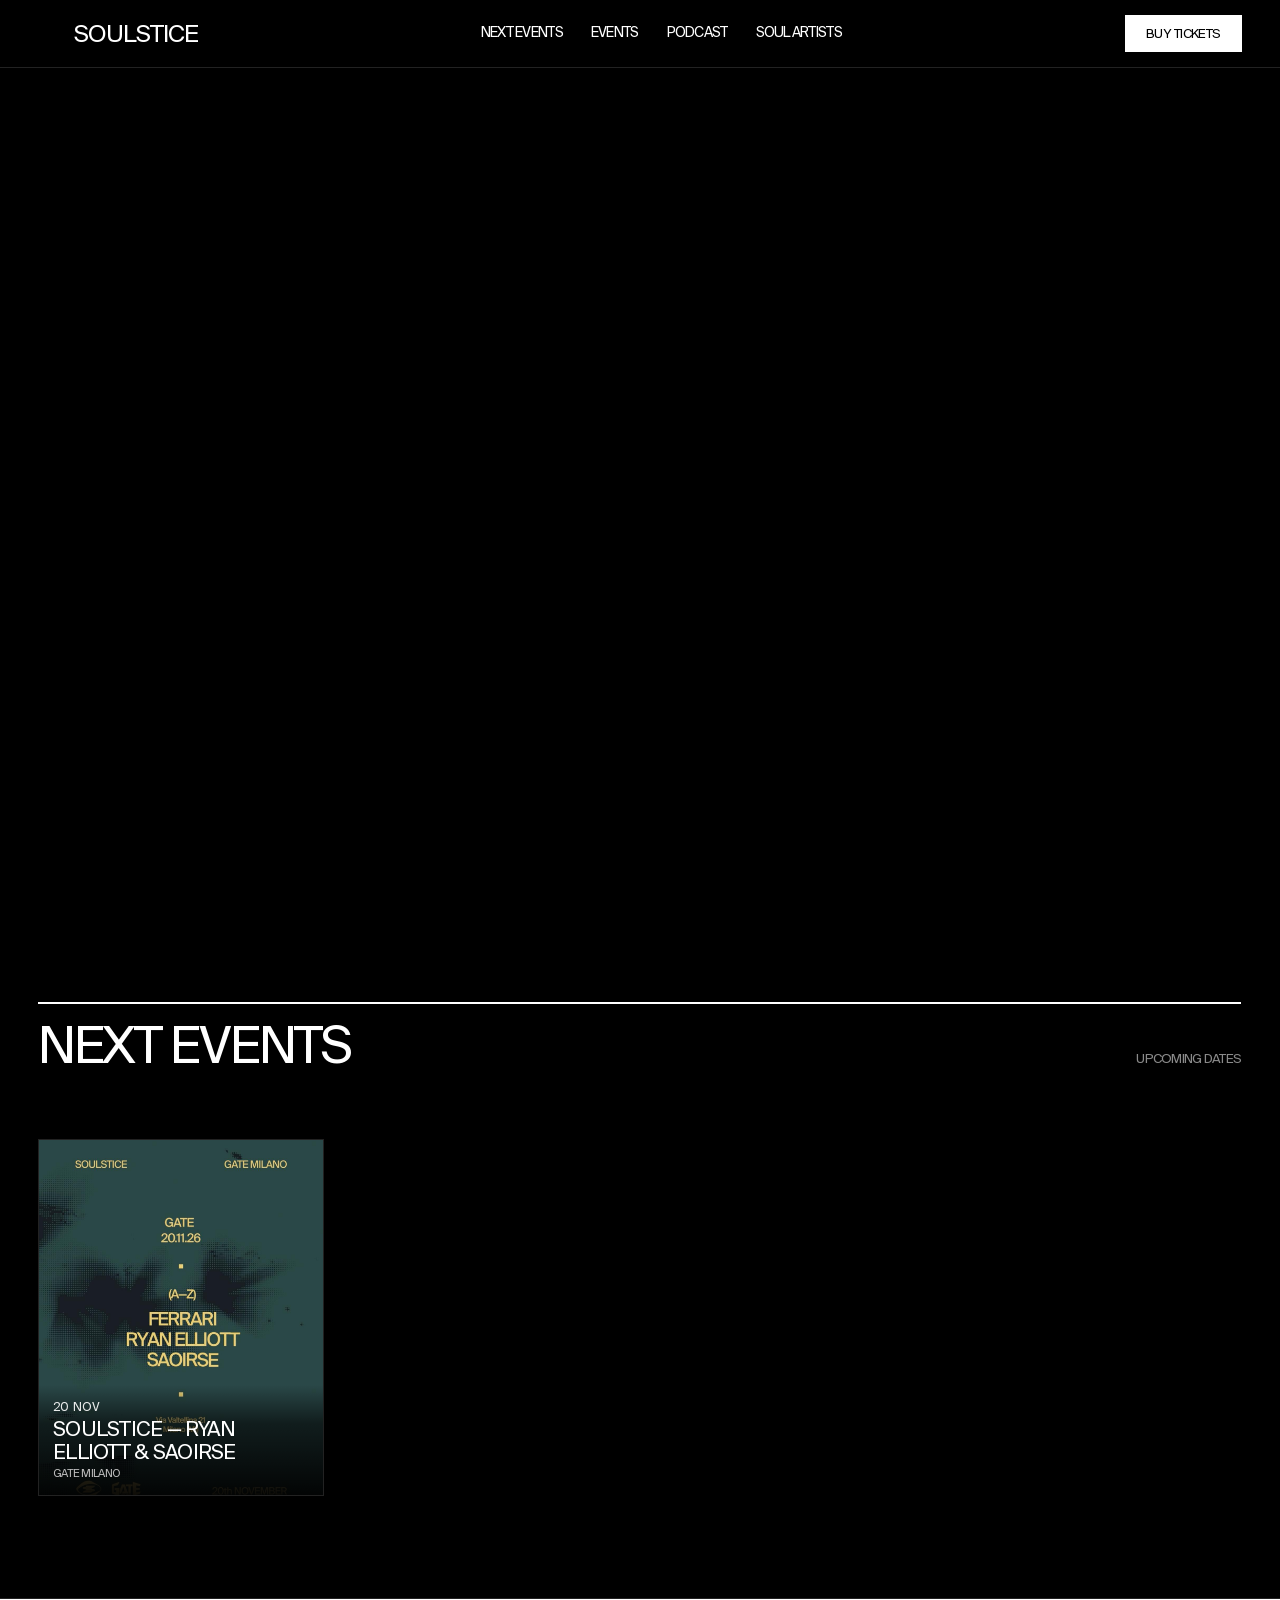
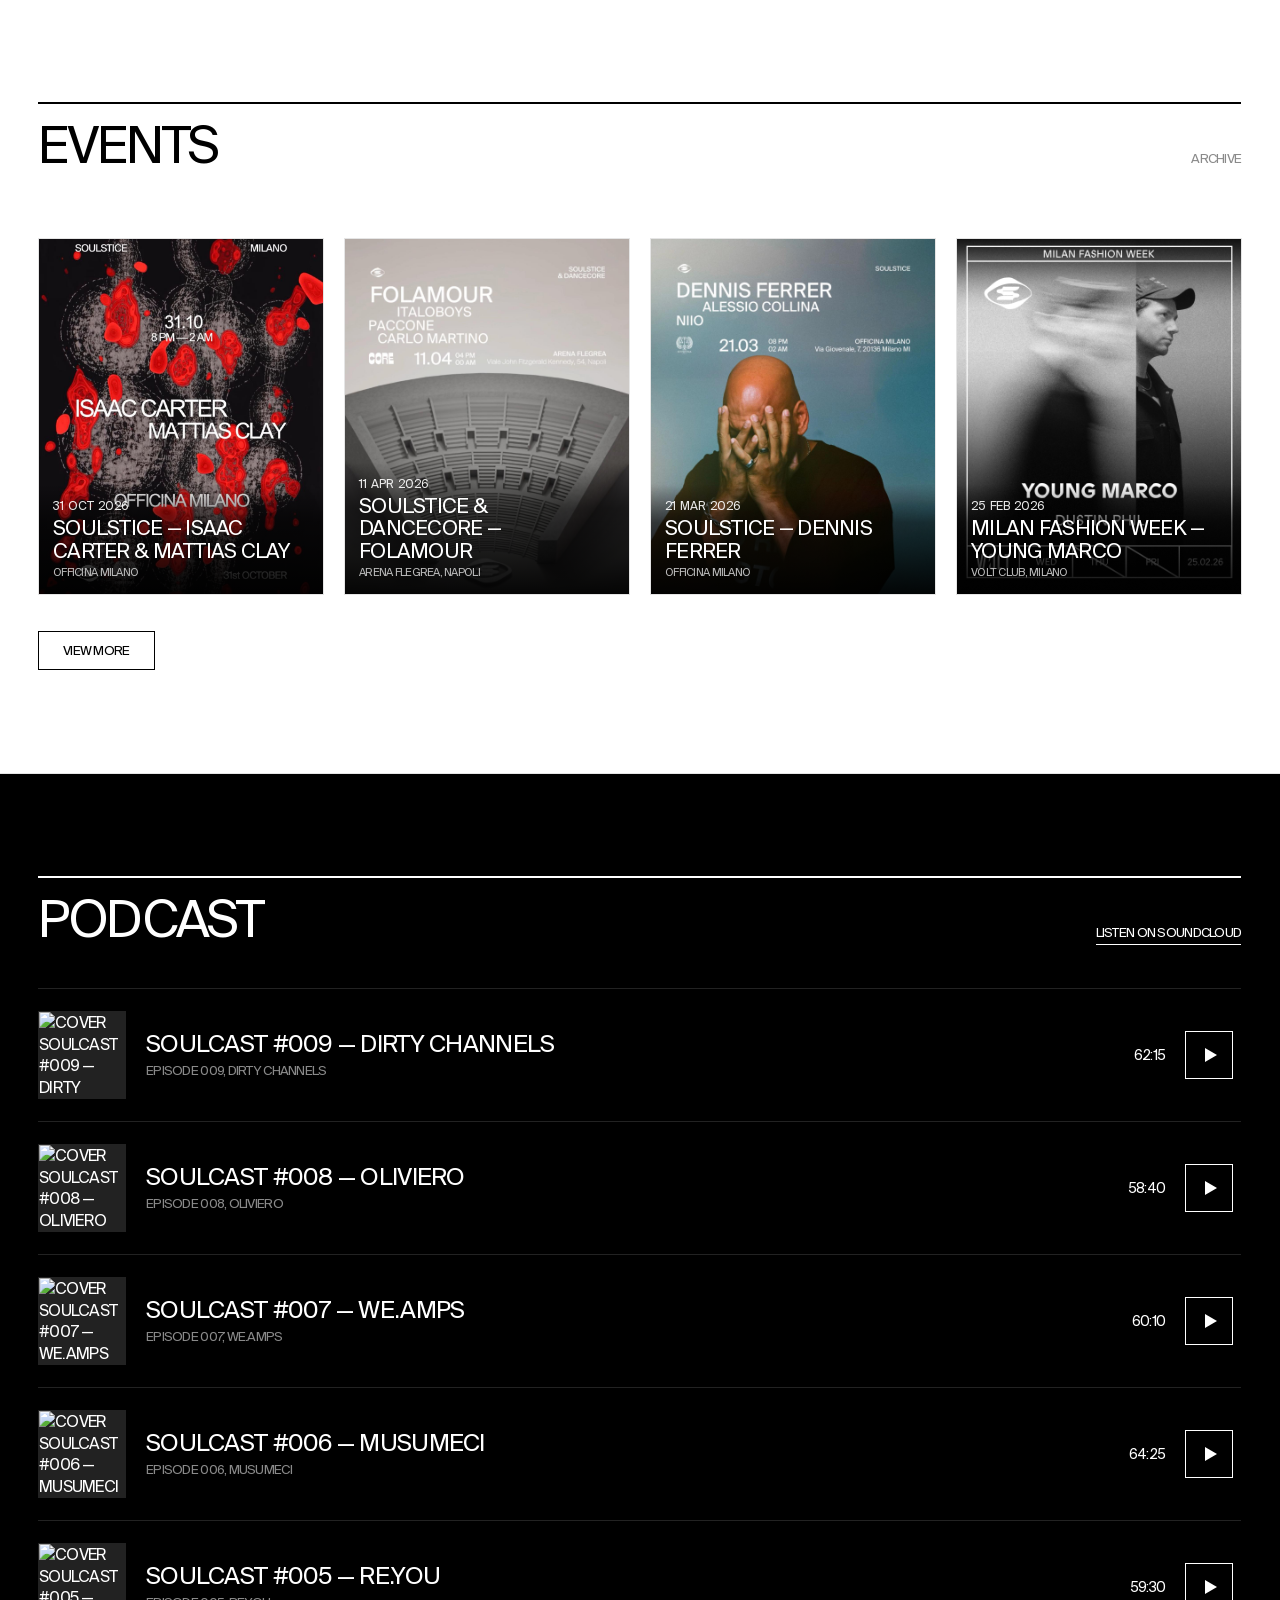
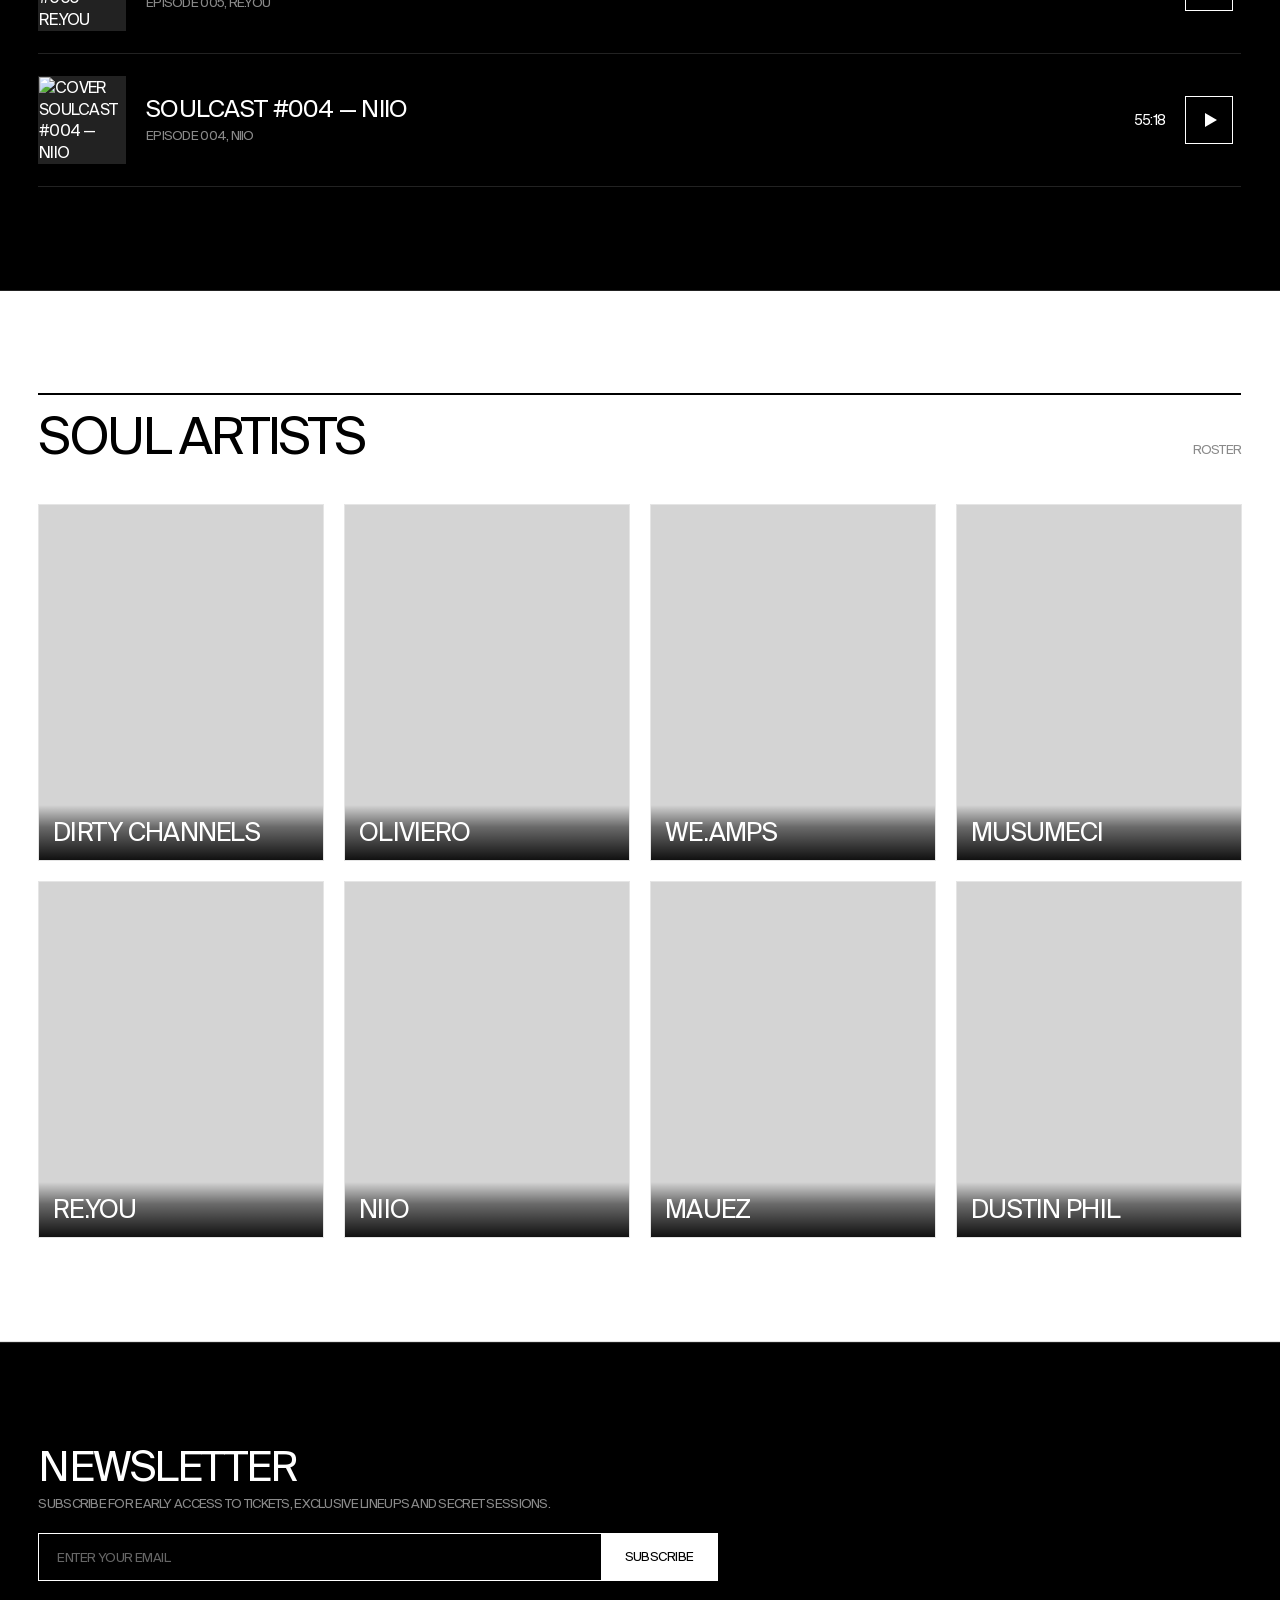
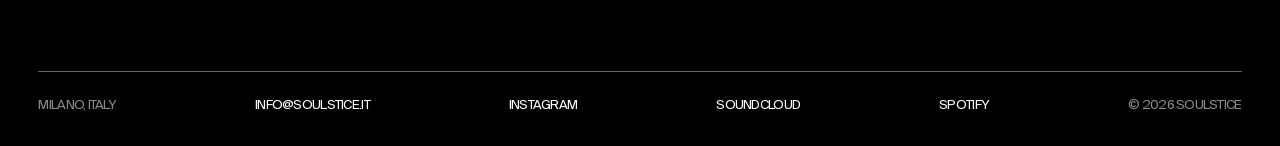
==== index.html @ 7419499c "Initial commit: Soulstice website production-ready release in Swiss International style" ====
<!DOCTYPE html>
<html lang="en">
<head>
  <meta charset="utf-8">
  <meta name="viewport" content="width=device-width, initial-scale=1, viewport-fit=cover">
  <meta name="description" content="Soulstice — Milano. Underground electronic music, events, podcasts, and collective experiences.">
  <meta name="theme-color" content="#000000">
  <title>Soulstice — Milano</title>

  <!-- Google Fonts: Inter Tight fallback for Swiss typography -->
  <link rel="preconnect" href="https://fonts.googleapis.com">
  <link rel="preconnect" href="https://fonts.gstatic.com" crossorigin>
  <link href="https://fonts.googleapis.com/css2?family=Inter+Tight:wght@400;500;600;700;800&display=swap" rel="stylesheet">

  <!-- Main Stylesheet -->
  <link rel="stylesheet" href="css/style.css">
</head>
<body>

  <!-- ==========================================================================
       FULL SCREEN LOADER (Usa il logo ufficiale vettoriale Soulstice)
       ========================================================================== -->
  <div id="app-loader" role="status" aria-label="Loading Soulstice">
    <div class="loader-inner">
      <svg class="loader-mark" viewBox="12 225 575 330" fill="currentColor" aria-hidden="true">
        <path opacity="0.85" d="M335,339.3c29.8,0,59.6,0.2,89.4-0.1c8-0.1,8.7,2.6,7.4,6.2c-6.5,18.2-20.3,32.8-48.3,39.4c-9.4,2.2-19.8,3.2-29.8,3.3c-35.6,0.3-71.3,0-107,0c-2.8,0-5.7-0.1-8.3,0.4c-1.5,0.3-3.4,1.7-3.4,2.5c0,0.9,1.9,2.4,3.4,2.6c3.2,0.5,6.6,0.3,9.9,0.3c33.6,0,67.2,0,100.9-0.1c4,0,6.6,0.3,7.6,3.4c4.5,13.9,16.8,20.5,38.9,21.4c22,0.9,37.8,12.6,36.3,26.8c-1.2,11.1-14.4,19.8-32.5,21.9c-8.6,1-17.9,1.8-25.4,4.5c-12,4.2-17.8,11.7-17.7,20.8c0,3.7-2,5-7.5,5c-34.4-0.1-68.8-0.1-103.1,0c-23.7,0-47.4,0.1-71,0.1c-1.3,0-2.5,0.1-3.8,0.1c-10.2-0.1-12-1.5-10.2-8.2c5.8-21.8,32.8-38.8,66.6-40.4c22.6-1.1,45.3-0.5,68-0.5c18.3,0,36.7,0.1,55,0c2.3,0,6.2-1.4,6.5-2.5c1-3.1-3.1-3.2-6.5-3.2c-26.7,0-53.5,0-80.2,0c-9.2,0-18.3-0.1-27.5,0c-4,0-6.5-0.5-7.3-3.7c-3.1-11.9-16.9-19.8-35.5-21c-17.2-1.1-30.9-5.8-37-17.1c-8.5-15.6,7.1-31.1,32.5-31.9c18.9-0.6,31.8-6.1,38.4-17.7c1-1.8,2-3.9,1.6-5.8c-1.1-5.7,3.2-6.6,10.7-6.6C275.4,339.4,305.2,339.3,335,339.3z" />
        <path d="M301.7,230.2c27.1-1.9,58.6,11.1,89.8,30c33.8,20.5,68.2,37.4,102.1,57.3c23.7,13.9,46.6,32,67.2,57.5c4.3,5.3,8.2,11.9,11.5,19c10.1,21.7,8.3,44-5.1,59.4c-6.9,7.9-14.9,13.2-22.2,20c-23.3,21.6-46.2,44.5-69.7,65c-56.2,48.9-115.4,75.1-178.5,67.3c-20-2.5-39-12.7-58.1-23.4c-24.8-13.9-50.3-24-75.6-34.4c-36.1-14.8-72.4-28.5-105.7-58.5C46.3,479.6,36,467.6,26,455.1c-4.1-5.1-7.3-13.5-9.8-21.4c-4.5-14.2-3.3-30,3.1-41.9c3.3-6.1,7-12.2,11.3-15.7c38.6-32.4,76.5-67.5,116.1-95.3C194.2,247.4,244.1,229.9,301.7,230.2z M256.5,548.4c25.1-0.9,50.9-1.2,76-7.5c30.8-7.8,61.1-20.5,91.7-30.5c42-13.8,83.9-28.9,124.5-53.2c5.9-3.5,11.6-9.4,16.5-16.1c6.8-9.4,8.2-23.7,3.3-36.3c-3.5-9.1-7.9-17.9-13-24.2c-19.6-24.5-42-38.2-64.8-49.7c-49.4-24.9-100.1-29-151.1-28.9c-67.5,0.1-133.2,17.6-197.2,54.9c-23.7,13.8-47.1,29.1-70.6,44.3c-4.7,3-9.1,7.6-13.1,12.9c-6.7,8.9-7.9,20.4-3.4,32.7c2.4,6.7,5.8,12.7,9.3,17.7c17.9,24.7,39,38.5,60.3,50.5C167.6,539,211.7,547.8,256.5,548.4z" />
      </svg>
    </div>
  </div>

  <!-- ==========================================================================
       1. NAVBAR FISSA NERA
       ========================================================================== -->
  <header class="site-header">
    <a class="brand" href="#top" aria-label="Soulstice - Back to top">
      <img src="assets/img/logo-soulstice.svg" alt="" class="brand-logo-icon" width="34" height="20" aria-hidden="true">
      <span>SOULSTICE</span>
    </a>

    <nav class="nav-center" id="main-nav" aria-label="Main Navigation">
      <a href="#next" class="nav-link">Next events</a>
      <a href="#events" class="nav-link">Events</a>
      <a href="#podcast" class="nav-link">Podcast</a>
      <a href="#artists" class="nav-link">Soul Artists</a>
    </nav>

    <div class="header-right">
      <!-- TODO: Collegare il pulsante "Buy tickets" al link della biglietteria (impostato in TICKETS_URL in js/data.js) -->
      <a class="btn-tickets" id="buy-tickets-btn" href="#next">BUY TICKETS</a>
      <button class="btn-burger" id="burger-btn" aria-label="Open navigation menu" aria-expanded="false" aria-controls="main-nav">
        <span></span>
      </button>
    </div>
  </header>

  <!-- ==========================================================================
       MAIN CONTENT
       ========================================================================== -->
  <main id="top">

    <!-- 2. HERO: VIDEO FULL BLEED -->
    <div class="hero">
      <!-- 
        TODO: Inserire il video dell'hero definitivo nella sorgente sottostante:
        Esempio: <video class="hero-video" autoplay muted loop playsinline preload="metadata" aria-hidden="true" src="assets/video/hero.mp4"></video>
      -->
      <video class="hero-video" autoplay muted loop playsinline preload="metadata" aria-hidden="true">
        <!-- Inserisci qui il file video hero, es: <source src="assets/video/hero.mp4" type="video/mp4"> -->
      </video>
      <div class="hero-overlay"></div>

      <!-- h1 visivamente nascosto per piena accessibilità -->
      <h1 class="visually-hidden">Soulstice</h1>
    </div>

    <!-- 3. NEXT EVENTS (Black Background, 4:5 Card Grid) -->
    <!-- TODO: Aggiornare date, titoli, venue e immagini degli eventi futuri in js/data.js -->
    <section id="next" class="section-dark">
      <div class="section-header">
        <h2 class="section-title">NEXT EVENTS</h2>
        <span class="section-meta">UPCOMING DATES</span>
      </div>
      <div class="grid" id="next-grid">
        <!-- Rendered by js/main.js -->
      </div>
    </section>

    <!-- 4. EVENTS (White Background, 4:5 Card Grid, View More) -->
    <!-- TODO: Inserire nuove immagini degli eventi passati in js/data.js -->
    <section id="events" class="section-light">
      <div class="section-header">
        <h2 class="section-title">EVENTS</h2>
        <span class="section-meta">ARCHIVE</span>
      </div>
      <div class="grid" id="events-grid">
        <!-- Rendered by js/main.js -->
      </div>
      <div class="section-footer">
        <button type="button" class="btn-more" id="events-toggle-btn" aria-expanded="false">VIEW MORE</button>
      </div>
    </section>

    <!-- 5. PODCAST (Black Background, Episode List) -->
    <!-- TODO: Inserire il link vero di SoundCloud nel campo SOUNDCLOUD_URL o nei singoli episodi in js/data.js -->
    <section id="podcast" class="section-dark">
      <div class="section-header">
        <h2 class="section-title">PODCAST</h2>
        <a class="section-action" id="sc-channel-link" href="#" target="_blank" rel="noopener noreferrer">LISTEN ON SOUNDCLOUD</a>
      </div>
      <div class="podcast-list" id="podcast-list">
        <!-- Rendered by js/main.js -->
      </div>
    </section>

    <!-- 6. SOUL ARTISTS (White Background, 4:5 Card Grid, Hover/Touch Video Preview) -->
    <!-- TODO: Inserire video e foto degli artisti nei campi v e p in js/data.js -->
    <section id="artists" class="section-light">
      <div class="section-header">
        <h2 class="section-title">SOUL ARTISTS</h2>
        <span class="section-meta">ROSTER</span>
      </div>
      <div class="grid" id="artists-grid">
        <!-- Rendered by js/main.js -->
      </div>
    </section>

  </main>

  <!-- ==========================================================================
       FOOTER
       ========================================================================== -->
  <footer class="site-footer">
    <div class="footer-newsletter">
      <div class="newsletter-heading">
        <h2 class="newsletter-title">NEWSLETTER</h2>
        <p class="newsletter-desc">SUBSCRIBE FOR EARLY ACCESS TO TICKETS, EXCLUSIVE LINEUPS AND SECRET SESSIONS.</p>
      </div>
      <form class="newsletter-form" id="newsletter-form" novalidate>
        <div class="newsletter-input-wrap">
          <label for="newsletter-email" class="visually-hidden">Email Address</label>
          <input 
            type="email" 
            id="newsletter-email" 
            name="email" 
            class="newsletter-input" 
            placeholder="ENTER YOUR EMAIL" 
            required 
            autocomplete="email"
            spellcheck="false"
          >
          <button type="submit" class="btn-newsletter">SUBSCRIBE</button>
        </div>
        <div class="newsletter-feedback" id="newsletter-feedback" aria-live="polite"></div>
      </form>
    </div>

    <div class="footer-row">
      <span>MILANO, ITALY</span>
      <a href="mailto:info@soulstice.it" id="footer-email">INFO@SOULSTICE.IT</a>
      <a href="https://www.instagram.com/soul_stice_?utm_source=ig_web_button_share_sheet&rpxt=ZDNlZDc0MzIxNw==" target="_blank" rel="noopener noreferrer" id="footer-instagram">INSTAGRAM</a>
      <a href="https://soundcloud.com/soulstice-247506189" target="_blank" rel="noopener noreferrer" id="footer-soundcloud">SOUNDCLOUD</a>
      <a href="https://open.spotify.com/playlist/43ShQEjmuaYXQjMpZoBzZC?si=997d97c9ac7548d3" target="_blank" rel="noopener noreferrer" id="footer-spotify">SPOTIFY</a>
      <span>© 2026 SOULSTICE</span>
    </div>
  </footer>

  <!-- ==========================================================================
       NATIVE DIALOGS
       ========================================================================== -->

  <!-- Event Dialog (Portrait 4:5 Image, Title, Date, Venue) -->
  <dialog id="event-dialog" aria-labelledby="event-dialog-title">
    <button type="button" class="dialog-close-btn" id="event-dialog-close" aria-label="Close event dialog">×</button>
    <div class="event-dialog-img-wrap" id="event-dialog-img"></div>
    <div class="event-dialog-info">
      <h3 class="event-dialog-title" id="event-dialog-title"></h3>
      <div class="event-dialog-meta" id="event-dialog-meta"></div>
    </div>
  </dialog>

  <!-- Artist Modal (Dekmantel RADAR Inspired, 16:9 Video, Bio, Detail Photo) -->
  <dialog id="artist-dialog" aria-labelledby="artist-radar-name">
    <button type="button" class="dialog-close-btn" id="artist-dialog-close" aria-label="Close artist dialog">×</button>
    <div class="radar-layout">
      <div class="radar-header">
        <h2 class="radar-name" id="artist-radar-name"></h2>
        <p class="radar-bio" id="artist-radar-bio"></p>
      </div>

      <div class="radar-photo-wrap" id="artist-radar-photo"></div>

      <div class="radar-video-wrap">
        <video id="artist-radar-video" playsinline preload="metadata"></video>
        <button type="button" class="radar-play-btn" id="artist-radar-play" aria-label="Play video">
          <span class="radar-play-icon"></span>
        </button>
        <div class="video-buffering-loader" id="artist-video-loader" role="status" aria-label="Buffering video">
          <!-- Logo ufficiale animato Soulstice (identico al preloader) -->
          <svg class="loader-mark" viewBox="12 225 575 330" fill="currentColor" aria-hidden="true" style="width:64px;height:38px;">
            <path opacity="0.85" d="M335,339.3c29.8,0,59.6,0.2,89.4-0.1c8-0.1,8.7,2.6,7.4,6.2c-6.5,18.2-20.3,32.8-48.3,39.4c-9.4,2.2-19.8,3.2-29.8,3.3c-35.6,0.3-71.3,0-107,0c-2.8,0-5.7-0.1-8.3,0.4c-1.5,0.3-3.4,1.7-3.4,2.5c0,0.9,1.9,2.4,3.4,2.6c3.2,0.5,6.6,0.3,9.9,0.3c33.6,0,67.2,0,100.9-0.1c4,0,6.6,0.3,7.6,3.4c4.5,13.9,16.8,20.5,38.9,21.4c22,0.9,37.8,12.6,36.3,26.8c-1.2,11.1-14.4,19.8-32.5,21.9c-8.6,1-17.9,1.8-25.4,4.5c-12,4.2-17.8,11.7-17.7,20.8c0,3.7-2,5-7.5,5c-34.4-0.1-68.8-0.1-103.1,0c-23.7,0-47.4,0.1-71,0.1c-1.3,0-2.5,0.1-3.8,0.1c-10.2-0.1-12-1.5-10.2-8.2c5.8-21.8,32.8-38.8,66.6-40.4c22.6-1.1,45.3-0.5,68-0.5c18.3,0,36.7,0.1,55,0c2.3,0,6.2-1.4,6.5-2.5c1-3.1-3.1-3.2-6.5-3.2c-26.7,0-53.5,0-80.2,0c-9.2,0-18.3-0.1-27.5,0c-4,0-6.5-0.5-7.3-3.7c-3.1-11.9-16.9-19.8-35.5-21c-17.2-1.1-30.9-5.8-37-17.1c-8.5-15.6,7.1-31.1,32.5-31.9c18.9-0.6,31.8-6.1,38.4-17.7c1-1.8,2-3.9,1.6-5.8c-1.1-5.7,3.2-6.6,10.7-6.6C275.4,339.4,305.2,339.3,335,339.3z" />
            <path d="M301.7,230.2c27.1-1.9,58.6,11.1,89.8,30c33.8,20.5,68.2,37.4,102.1,57.3c23.7,13.9,46.6,32,67.2,57.5c4.3,5.3,8.2,11.9,11.5,19c10.1,21.7,8.3,44-5.1,59.4c-6.9,7.9-14.9,13.2-22.2,20c-23.3,21.6-46.2,44.5-69.7,65c-56.2,48.9-115.4,75.1-178.5,67.3c-20-2.5-39-12.7-58.1-23.4c-24.8-13.9-50.3-24-75.6-34.4c-36.1-14.8-72.4-28.5-105.7-58.5C46.3,479.6,36,467.6,26,455.1c-4.1-5.1-7.3-13.5-9.8-21.4c-4.5-14.2-3.3-30,3.1-41.9c3.3-6.1,7-12.2,11.3-15.7c38.6-32.4,76.5-67.5,116.1-95.3C194.2,247.4,244.1,229.9,301.7,230.2z M256.5,548.4c25.1-0.9,50.9-1.2,76-7.5c30.8-7.8,61.1-20.5,91.7-30.5c42-13.8,83.9-28.9,124.5-53.2c5.9-3.5,11.6-9.4,16.5-16.1c6.8-9.4,8.2-23.7,3.3-36.3c-3.5-9.1-7.9-17.9-13-24.2c-19.6-24.5-42-38.2-64.8-49.7c-49.4-24.9-100.1-29-151.1-28.9c-67.5,0.1-133.2,17.6-197.2,54.9c-23.7,13.8-47.1,29.1-70.6,44.3c-4.7,3-9.1,7.6-13.1,12.9c-6.7,8.9-7.9,20.4-3.4,32.7c2.4,6.7,5.8,12.7,9.3,17.7c17.9,24.7,39,38.5,60.3,50.5C167.6,539,211.7,547.8,256.5,548.4z" />
          </svg>
        </div>
        <div class="radar-no-video" id="artist-radar-no-video">
          <span>VIDEO NOT UPLOADED YET</span>
          <small>ADD THE URL IN THE ARTIST'S "v" FIELD IN JS/DATA.JS</small>
        </div>
      </div>

      <div class="radar-latest" id="artist-radar-latest"></div>
    </div>
  </dialog>

  <!-- JavaScript: Caricamento dati e logica applicativa -->
  <script src="js/data.js"></script>
  <script src="js/main.js"></script>
</body>
</html>
---- css/style.css ----
/**
 * Soulstice - Swiss International Style
 * Inspired by dekmantel.com
 * 
 * - Strictly Black (#000), White (#fff), Neutral Gray (#8a8a8a)
 * - Single typeface: Suisse Intl, tracking -0.045em, all caps
 * - Right angles only: 0 border-radius everywhere
 * - Rigid grid: 4 cols desktop, 2 cols tablet & mobile, 20px gutter
 * - Alternating black and white sections
 * - Full-color imagery & video (no grayscale)
 * - Accessible native dialogs, loader, iOS safe areas, reduced-motion
 */

/* ==========================================================================
   1. FONTS & DESIGN TOKENS
   ========================================================================== */

@font-face {
  font-family: 'Suisse Intl';
  src: url('../assets/fonts/SuisseIntl-Regular.ttf') format('truetype');
  font-weight: 400 900;
  font-style: normal;
  font-display: swap;
}

:root {
  /* Colors */
  --color-black: #000000;
  --color-white: #ffffff;
  --color-gray: #8a8a8a;
  --color-border-dark: #222222;
  --color-border-light: #e5e5e5;
  --color-bg-placeholder: #161616;
  --color-bg-placeholder-light: #d8d8d8;

  /* Typography */
  --font-family-primary: 'Suisse Intl', 'Inter Tight', -apple-system, BlinkMacSystemFont, 'Segoe UI', Helvetica, Arial, sans-serif;
  --letter-spacing-swiss: -0.045em;

  /* Dimensions & Spacing */
  --gutter: 20px;
  --nav-height: 68px;
  --container-max: 1600px;
  --section-pad-y: clamp(56px, 8vw, 112px);
  --section-pad-x: clamp(16px, 3vw, 48px);

  /* iOS Safe Area Insets (viewport-fit=cover) */
  --sat: env(safe-area-inset-top, 0px);
  --sab: env(safe-area-inset-bottom, 0px);
  --sal: env(safe-area-inset-left, 0px);
  --sar: env(safe-area-inset-right, 0px);

  box-sizing: border-box;
}

/* ==========================================================================
   2. RESET & BASE
   ========================================================================== */

*,
*::before,
*::after {
  box-sizing: inherit;
  /* Dekmantel / Swiss International: Angoli sempre retti, zero border-radius */
  border-radius: 0 !important;
}

html {
  background-color: var(--color-black);
  color: var(--color-white);
  font-family: var(--font-family-primary);
  font-size: 16px;
  line-height: 1.35;
  letter-spacing: var(--letter-spacing-swiss);
  text-transform: uppercase;
  scroll-behavior: smooth;
  scroll-padding-top: calc(var(--nav-height) + var(--sat));
  -webkit-text-size-adjust: 100%;
  -webkit-font-smoothing: antialiased;
  -moz-osx-font-smoothing: grayscale;
}

body {
  margin: 0;
  padding: 0;
  background-color: var(--color-black);
  color: var(--color-white);
  overflow-x: hidden;
  width: 100%;
  min-height: 100vh;
  text-align: left;
}

a {
  color: inherit;
  text-decoration: none;
  cursor: pointer;
}

button {
  font: inherit;
  color: inherit;
  background: none;
  border: none;
  padding: 0;
  margin: 0;
  cursor: pointer;
  letter-spacing: inherit;
  text-transform: inherit;
}

img,
video {
  display: block;
  max-width: 100%;
  height: auto;
  /* Immagini e video sempre a colori: nessun filtro grayscale */
  filter: none !important;
}

/* Focus visibility for accessibility */
:focus-visible {
  outline: 2px solid var(--color-white) !important;
  outline-offset: 3px !important;
}

.section-light :focus-visible {
  outline: 2px solid var(--color-black) !important;
}

/* Visually Hidden Helper (Accessibilità screen-reader) */
.visually-hidden {
  position: absolute !important;
  width: 1px !important;
  height: 1px !important;
  padding: 0 !important;
  margin: -1px !important;
  overflow: hidden !important;
  clip: rect(0, 0, 0, 0) !important;
  white-space: nowrap !important;
  border: 0 !important;
}

/* ==========================================================================
   3. SECTIONS & ALTERNATING PALETTES
   ========================================================================== */

.section-dark {
  background-color: var(--color-black);
  color: var(--color-white);
  padding: var(--section-pad-y) var(--section-pad-x);
  border-bottom: 1px solid var(--color-border-dark);
}

.section-light {
  background-color: var(--color-white);
  color: var(--color-black);
  padding: var(--section-pad-y) var(--section-pad-x);
  border-bottom: 1px solid var(--color-border-light);
}

.section-header {
  display: flex;
  justify-content: space-between;
  align-items: baseline;
  gap: 16px;
  padding-top: 16px;
  margin-bottom: clamp(24px, 4vw, 44px);
  border-top: 2px solid currentColor;
}

.section-title {
  margin: 0;
  font-size: clamp(28px, 4vw, 56px);
  font-weight: 700;
  line-height: 0.95;
  letter-spacing: var(--letter-spacing-swiss);
}

.section-meta {
  color: var(--color-gray);
  font-size: 13px;
  font-weight: 600;
  white-space: nowrap;
}

.section-action {
  font-size: 13px;
  font-weight: 700;
  border-bottom: 1.5px solid currentColor;
  padding-bottom: 2px;
  transition: opacity 0.2s ease;
  white-space: nowrap;
}

.section-action:hover {
  opacity: 0.6;
}

/* ==========================================================================
   4. RIGID GRID (4 Desktop / 2 Tablet & Mobile, Gutter 20px)
   ========================================================================== */

.grid {
  display: grid;
  grid-template-columns: repeat(4, 1fr);
  gap: var(--gutter);
  width: 100%;
}

@media (max-width: 1024px) {
  .grid {
    grid-template-columns: repeat(2, 1fr);
    gap: var(--gutter);
  }
}

/* ==========================================================================
   5. NAVBAR FISSA NERA
   ========================================================================== */

.site-header {
  position: fixed;
  top: 0;
  left: 0;
  right: 0;
  height: calc(var(--nav-height) + var(--sat));
  padding-top: var(--sat);
  padding-left: var(--section-pad-x);
  padding-right: var(--section-pad-x);
  background-color: var(--color-black);
  color: var(--color-white);
  border-bottom: 1px solid var(--color-border-dark);
  display: flex;
  align-items: center;
  justify-content: space-between;
  gap: 16px;
  z-index: 100;
}

.brand {
  display: flex;
  align-items: center;
  gap: 10px;
  font-size: 24px;
  font-weight: 700;
  line-height: 1;
  letter-spacing: var(--letter-spacing-swiss);
  flex-shrink: 0;
}

.brand-logo-icon {
  width: 26px;
  height: 26px;
  display: block;
}

.nav-center {
  display: flex;
  align-items: center;
  gap: 28px;
  font-size: 14px;
  font-weight: 500;
}

.nav-link {
  padding: 6px 0;
  border-bottom: 2px solid transparent;
  transition: border-color 0.2s ease, opacity 0.2s ease;
}

.nav-link:hover,
.nav-link.is-active {
  border-bottom-color: var(--color-white);
}

.header-right {
  display: flex;
  align-items: center;
  gap: 12px;
  flex-shrink: 0;
}

/* White rectangular "Buy tickets" button - SEMPRE VISIBILE */
.btn-tickets {
  display: inline-flex;
  align-items: center;
  justify-content: center;
  background-color: var(--color-white);
  color: var(--color-black);
  padding: 11px 20px;
  font-size: 13px;
  font-weight: 700;
  line-height: 1;
  letter-spacing: var(--letter-spacing-swiss);
  border: 1px solid var(--color-white);
  white-space: nowrap;
  transition: background-color 0.2s ease, color 0.2s ease;
}

.btn-tickets:hover {
  background-color: var(--color-gray);
  border-color: var(--color-gray);
  color: var(--color-white);
}

/* Hamburger button for mobile */
.btn-burger {
  display: none;
  width: 44px;
  height: 44px;
  position: relative;
  border: 1px solid #333333;
  background: var(--color-black);
}

.btn-burger span,
.btn-burger span::before {
  position: absolute;
  left: 12px;
  width: 18px;
  height: 2px;
  background-color: var(--color-white);
  content: "";
}

.btn-burger span {
  top: 21px;
}

.btn-burger span::before {
  top: -6px;
  left: 0;
  box-shadow: 0 12px 0 var(--color-white);
}

/* Mobile full-screen navigation */
@media (max-width: 960px) {
  .nav-center {
    display: none;
  }

  .btn-burger {
    display: block;
  }

  .nav-center.is-open {
    display: flex;
    flex-direction: column;
    align-items: flex-start;
    justify-content: center;
    position: fixed;
    inset: calc(var(--nav-height) + var(--sat)) 0 0 0;
    background-color: var(--color-black);
    padding: var(--section-pad-x);
    gap: 20px;
    z-index: 99;
    border-top: 1px solid var(--color-border-dark);
  }

  .nav-center.is-open .nav-link {
    font-size: clamp(32px, 8vw, 56px);
    font-weight: 700;
    line-height: 1.05;
    padding: 8px 0;
    border: none;
  }
}

@media (max-width: 480px) {
  .site-header {
    padding-left: 14px;
    padding-right: 14px;
    gap: 8px;
  }

  .brand {
    font-size: 20px;
    gap: 8px;
  }

  .brand-logo-icon {
    width: 22px;
    height: 22px;
  }

  .btn-tickets {
    padding: 9px 14px;
    font-size: 12px;
  }

  .btn-burger {
    width: 38px;
    height: 38px;
  }

  .btn-burger span {
    left: 10px;
    width: 16px;
    top: 18px;
  }
}

/* ==========================================================================
   6. HERO SECTION
   ========================================================================== */

.hero {
  position: relative;
  width: 100%;
  height: 100svh;
  min-height: 520px;
  display: flex;
  align-items: flex-end;
  overflow: hidden;
  background-color: var(--color-black);
}

.hero-video {
  position: absolute;
  inset: 0;
  width: 100%;
  height: 100%;
  object-fit: cover;
  z-index: 1;
  filter: none !important;
}

.hero-overlay {
  position: absolute;
  inset: 0;
  z-index: 2;
  background: linear-gradient(
    to bottom,
    rgba(0, 0, 0, 0.45) 0%,
    transparent 35%,
    rgba(0, 0, 0, 0.85) 100%
  );
  pointer-events: none;
}

.hero-content {
  position: relative;
  z-index: 3;
  width: 100%;
  padding: 0 var(--section-pad-x) clamp(24px, 4vw, 44px);
}

.hero-display-title {
  font-size: clamp(48px, 17vw, 280px);
  font-weight: 800;
  line-height: 0.85;
  letter-spacing: -0.06em;
  margin: 0;
  margin-left: -0.04em;
  color: var(--color-white);
  max-width: 100%;
  overflow: hidden;
}

.hero-meta {
  display: flex;
  justify-content: space-between;
  align-items: center;
  flex-wrap: wrap;
  gap: 12px;
  margin-top: 18px;
  font-size: 13px;
  font-weight: 600;
  color: var(--color-gray);
  border-top: 1px solid rgba(255, 255, 255, 0.2);
  padding-top: 12px;
}

/* ==========================================================================
   7. CARDS (NEXT EVENTS & EVENTS)
   ========================================================================== */

/* Margine superiore per le griglie e le card degli eventi */
#next-grid,
#events-grid {
  margin-top: clamp(32px, 4.5vw, 60px);
}

.card {
  position: relative;
  width: 100%;
  aspect-ratio: 4 / 5;
  background-color: var(--color-bg-placeholder);
  overflow: hidden;
  text-align: left;
  border: 1px solid var(--color-border-dark);
  transition: border-color 0.2s ease;
  cursor: pointer;
  display: block;
  margin-top: 12px;
}

.section-light .card {
  background-color: var(--color-bg-placeholder-light);
  border-color: var(--color-border-light);
}

.card:hover {
  border-color: currentColor;
}

.card-media {
  position: absolute;
  inset: 0;
  width: 100%;
  height: 100%;
  object-fit: cover;
  transition: transform 0.4s ease;
}

.card:hover .card-media {
  transform: scale(1.03);
}

/* Neutral Gray Fallback Box */
.card-placeholder-box {
  position: absolute;
  inset: 0;
  width: 100%;
  height: 100%;
  background: #1f1f1f;
  display: flex;
  align-items: center;
  justify-content: center;
  color: var(--color-gray);
  font-size: 12px;
  font-weight: 600;
  letter-spacing: 0.05em;
  padding: 12px;
  text-align: center;
}

.section-light .card-placeholder-box {
  background: #d4d4d4;
  color: #555555;
}

/* Sold out badge: solo per date esaurite, nessun "buy tickets" badge */
.badge-sold-out {
  position: absolute;
  top: 0;
  right: 0;
  z-index: 2;
  background-color: var(--color-white);
  color: var(--color-black);
  padding: 6px 10px;
  font-size: 11px;
  font-weight: 700;
  line-height: 1;
}

/* Card Bottom Overlay */
.card-caption {
  position: absolute;
  inset: auto 0 0 0;
  padding: 14px;
  z-index: 2;
  background: linear-gradient(
    to top,
    rgba(0, 0, 0, 0.94) 0%,
    rgba(0, 0, 0, 0.6) 65%,
    transparent 100%
  );
  color: var(--color-white);
}

.card-date {
  font-size: 12px;
  font-weight: 700;
  letter-spacing: 0.02em;
  margin-bottom: 3px;
  opacity: 0.9;
}

.card-title {
  font-size: clamp(16px, 1.6vw, 22px);
  font-weight: 700;
  line-height: 1.1;
  margin-bottom: 3px;
}

.card-location {
  font-size: 11px;
  font-weight: 500;
  color: #bbbbbb;
}

/* Toggle hidden cards for Events section */
.card.is-hidden {
  display: none;
}

.grid.is-expanded .card.is-hidden {
  display: block;
}

.section-footer {
  margin-top: 36px;
  text-align: left;
}

.btn-more {
  display: inline-block;
  border: 1.5px solid currentColor;
  padding: 12px 24px;
  font-size: 13px;
  font-weight: 700;
  line-height: 1;
  transition: background-color 0.2s ease, color 0.2s ease;
}

.section-light .btn-more:hover {
  background-color: var(--color-black);
  color: var(--color-white);
}

.section-dark .btn-more:hover {
  background-color: var(--color-white);
  color: var(--color-black);
}

/* ==========================================================================
   8. PODCAST SECTION
   ========================================================================== */

.podcast-list {
  display: flex;
  flex-direction: column;
  width: 100%;
}

.podcast-row {
  display: grid;
  grid-template-columns: 88px 1fr auto 56px;
  gap: 20px;
  align-items: center;
  padding: 22px 0;
  border-top: 1px solid var(--color-border-dark);
  color: var(--color-white);
  text-align: left;
  transition: background-color 0.2s ease;
}

.podcast-row:last-child {
  border-bottom: 1px solid var(--color-border-dark);
}

.podcast-row:hover {
  background-color: rgba(255, 255, 255, 0.03);
}

.podcast-thumb {
  width: 88px;
  height: 88px;
  aspect-ratio: 1 / 1;
  background-color: #222222;
  position: relative;
  overflow: hidden;
  flex-shrink: 0;
  border: 1px solid var(--color-border-dark);
}

.podcast-thumb img {
  width: 100%;
  height: 100%;
  object-fit: cover;
}

.podcast-thumb-placeholder {
  position: absolute;
  inset: 0;
  background-color: var(--color-gray);
  display: flex;
  align-items: center;
  justify-content: center;
  font-size: 11px;
  font-weight: 700;
  color: var(--color-black);
}

.podcast-info {
  display: flex;
  flex-direction: column;
  gap: 4px;
  min-width: 0;
}

.podcast-title {
  font-size: clamp(17px, 2vw, 24px);
  font-weight: 700;
  line-height: 1.15;
  white-space: normal;
}

.podcast-meta {
  color: var(--color-gray);
  font-size: 13px;
  font-weight: 500;
}

.podcast-duration {
  font-size: 14px;
  font-weight: 600;
  color: var(--color-white);
  white-space: nowrap;
}

.podcast-play {
  width: 48px;
  height: 48px;
  border: 1.5px solid var(--color-white);
  display: flex;
  align-items: center;
  justify-content: center;
  position: relative;
  transition: background-color 0.2s ease;
}

.podcast-play-icon {
  width: 0;
  height: 0;
  border-style: solid;
  border-width: 7px 0 7px 12px;
  border-color: transparent transparent transparent var(--color-white);
  margin-left: 3px;
  transition: border-color 0.2s ease;
}

.podcast-row:hover .podcast-play {
  background-color: var(--color-white);
}

.podcast-row:hover .podcast-play-icon {
  border-left-color: var(--color-black);
}

@media (max-width: 640px) {
  .podcast-row {
    grid-template-columns: 60px 1fr 40px;
    gap: 12px;
    padding: 16px 0;
  }

  .podcast-thumb {
    width: 60px;
    height: 60px;
  }

  .podcast-duration {
    display: none;
  }

  .podcast-play {
    width: 40px;
    height: 40px;
  }

  .podcast-play-icon {
    border-width: 6px 0 6px 10px;
  }
}

/* ==========================================================================
   9. SOUL ARTISTS SECTION
   ========================================================================== */

.card-artist {
  position: relative;
  width: 100%;
  aspect-ratio: 4 / 5;
  background-color: var(--color-bg-placeholder-light);
  overflow: hidden;
  text-align: left;
  border: 1px solid var(--color-border-light);
  cursor: pointer;
  display: block;
}

.card-artist:hover {
  border-color: var(--color-black);
}

.card-artist video {
  position: absolute;
  inset: 0;
  width: 100%;
  height: 100%;
  object-fit: cover;
  z-index: 1;
}

.card-artist .card-media {
  z-index: 1;
}

/* Only name displayed, no genres */
.card-artist-caption {
  position: absolute;
  inset: auto 0 0 0;
  padding: 14px;
  z-index: 2;
  background: linear-gradient(
    to top,
    rgba(0, 0, 0, 0.92) 0%,
    rgba(0, 0, 0, 0.5) 60%,
    transparent 100%
  );
  color: var(--color-white);
}

.card-artist-name {
  font-size: clamp(18px, 2vw, 26px);
  font-weight: 800;
  line-height: 1.05;
  margin: 0;
}

/* Play indicator square on video cards */
.artist-card-play-tag {
  position: absolute;
  top: 10px;
  right: 10px;
  z-index: 3;
  width: 30px;
  height: 30px;
  background: rgba(0, 0, 0, 0.7);
  display: flex;
  align-items: center;
  justify-content: center;
  border: 1px solid rgba(255, 255, 255, 0.4);
}

.artist-card-play-tag::after {
  content: "";
  width: 0;
  height: 0;
  border-style: solid;
  border-width: 5px 0 5px 8px;
  border-color: transparent transparent transparent #ffffff;
  margin-left: 2px;
}

/* ==========================================================================
   10. FOOTER
   ========================================================================== */

.site-footer {
  background-color: var(--color-black);
  color: var(--color-white);
  padding: var(--section-pad-y) var(--section-pad-x) calc(32px + var(--sab));
  border-top: 1px solid var(--color-border-dark);
}

/* Newsletter in Footer */
.footer-newsletter {
  margin-bottom: clamp(40px, 6vw, 64px);
  max-width: 680px;
}

.newsletter-heading {
  display: flex;
  flex-direction: column;
  gap: 8px;
  margin-bottom: 20px;
}

.newsletter-title {
  margin: 0;
  font-size: clamp(26px, 3.5vw, 42px);
  font-weight: 800;
  line-height: 1;
  letter-spacing: var(--letter-spacing-swiss);
}

.newsletter-desc {
  margin: 0;
  font-size: 13px;
  font-weight: 500;
  color: var(--color-gray);
  line-height: 1.4;
}

.newsletter-form {
  width: 100%;
}

.newsletter-input-wrap {
  display: flex;
  align-items: stretch;
  width: 100%;
  border: 1px solid var(--color-white);
}

.newsletter-input {
  flex: 1;
  background-color: var(--color-black);
  color: var(--color-white);
  border: none;
  padding: 14px 18px;
  font-family: inherit;
  font-size: 13px;
  font-weight: 500;
  letter-spacing: var(--letter-spacing-swiss);
  text-transform: uppercase;
  min-width: 0;
}

.newsletter-input::placeholder {
  color: #666666;
}

.newsletter-input:focus {
  outline: none;
  background-color: #0c0c0c;
}

.btn-newsletter {
  background-color: var(--color-white);
  color: var(--color-black);
  border: none;
  padding: 14px 24px;
  font-size: 13px;
  font-weight: 700;
  letter-spacing: var(--letter-spacing-swiss);
  white-space: nowrap;
  transition: background-color 0.2s ease, color 0.2s ease;
  cursor: pointer;
}

.btn-newsletter:hover {
  background-color: var(--color-gray);
  color: var(--color-white);
}

.newsletter-feedback {
  margin-top: 10px;
  font-size: 12px;
  font-weight: 600;
  color: var(--color-white);
  min-height: 16px;
}

@media (max-width: 520px) {
  .newsletter-input-wrap {
    flex-direction: column;
    border: none;
    gap: 8px;
  }

  .newsletter-input {
    border: 1px solid var(--color-white);
    padding: 12px 14px;
  }

  .btn-newsletter {
    width: 100%;
    padding: 12px;
  }
}

.footer-row {
  display: flex;
  justify-content: space-between;
  align-items: baseline;
  flex-wrap: wrap;
  gap: 16px 24px;
  padding-top: 24px;
  border-top: 1px solid rgba(255, 255, 255, 0.4);
  font-size: 13px;
  font-weight: 600;
  color: var(--color-gray);
  opacity: 1 !important;
  transform: none !important;
  visibility: visible !important;
}

.footer-row span {
  color: var(--color-gray);
  white-space: nowrap;
}

.footer-row a {
  color: var(--color-white);
  text-decoration: none;
  white-space: nowrap;
  border-bottom: 1px solid transparent;
  transition: color 0.2s ease, border-color 0.2s ease, opacity 0.2s ease;
}

.footer-row a:hover {
  color: var(--color-white);
  border-bottom-color: var(--color-white);
  opacity: 0.8;
}

@media (max-width: 768px) {
  .footer-row {
    flex-direction: column;
    align-items: flex-start;
    gap: 14px;
  }
}

/* ==========================================================================
   11. NATIVE DIALOGS (<dialog>)
   ========================================================================== */

dialog:not([open]) {
  display: none !important;
}

dialog {
  border: none;
  padding: 0;
  margin: auto;
  box-shadow: none;
}

dialog::backdrop {
  background: rgba(0, 0, 0, 0.88);
}

/* Event Dialog: Card format portrait 4:5 adapting to screen height */
#event-dialog {
  position: fixed;
  inset: 0;
  width: min(520px, calc(100vw - 32px), calc((100svh - (var(--nav-height) + var(--sat) + 120px)) * 0.8));
  max-width: calc(100vw - 32px);
  max-height: calc(100svh - (var(--nav-height) + var(--sat) + 40px));
  background-color: var(--color-white);
  color: var(--color-black);
  margin: auto;
  margin-top: calc(var(--nav-height) + var(--sat) + 24px);
  margin-bottom: auto;
  overflow: hidden;
  box-shadow: 0 20px 60px rgba(0, 0, 0, 0.85);
}

#event-dialog[open] {
  display: flex !important;
  flex-direction: column;
}

#artist-dialog[open] {
  display: block !important;
}

.dialog-close-btn {
  position: absolute;
  top: 0;
  right: 0;
  z-index: 10;
  width: 44px;
  height: 44px;
  background-color: var(--color-black);
  color: var(--color-white);
  display: flex;
  align-items: center;
  justify-content: center;
  font-size: 24px;
  line-height: 1;
  border: none;
  transition: background-color 0.2s ease;
}

.dialog-close-btn:hover {
  background-color: var(--color-gray);
}

.event-dialog-img-wrap {
  width: 100%;
  aspect-ratio: 4 / 5;
  max-height: calc(100svh - (var(--nav-height) + var(--sat) + 120px));
  margin: 0 auto;
  background-color: #d8d8d8;
  overflow: hidden;
  position: relative;
}

.event-dialog-img-wrap img {
  width: 100%;
  height: 100%;
  object-fit: cover;
}

.event-dialog-info {
  padding: 16px 20px;
  background-color: var(--color-white);
  color: var(--color-black);
  border-top: 1px solid var(--color-border-light);
}

.event-dialog-title {
  font-size: clamp(20px, 2.5vw, 28px);
  font-weight: 800;
  line-height: 1.1;
  margin: 0 0 6px 0;
}

.event-dialog-meta {
  font-size: 13px;
  font-weight: 600;
  color: #555555;
  display: flex;
  flex-wrap: wrap;
  gap: 8px;
}

/* Artist Modal (Dekmantel RADAR Inspired) */
#artist-dialog {
  width: 100vw;
  max-width: 100vw;
  height: 100svh;
  max-height: 100svh;
  margin: 0;
  padding: calc(76px + var(--sat)) var(--section-pad-x) calc(48px + var(--sab));
  background-color: var(--color-black);
  color: var(--color-white);
  overflow-y: auto;
}

#artist-dialog .dialog-close-btn {
  position: fixed;
  top: calc(14px + var(--sat));
  right: var(--section-pad-x);
  background-color: var(--color-white);
  color: var(--color-black);
}

#artist-dialog .dialog-close-btn:hover {
  background-color: var(--color-gray);
  color: var(--color-white);
}

.radar-layout {
  display: grid;
  grid-template-columns: minmax(0, 1fr) minmax(200px, 300px);
  grid-template-areas:
    "header photo"
    "video  video"
    "latest latest";
  column-gap: var(--gutter);
  row-gap: 20px;
  align-content: start;
  max-width: var(--container-max);
  margin: 0 auto;
}

.radar-header {
  grid-area: header;
  display: flex;
  flex-direction: column;
  gap: 14px;
}

.radar-name {
  margin: 0;
  font-size: clamp(36px, 6vw, 84px);
  font-weight: 800;
  line-height: 0.95;
  letter-spacing: -0.05em;
}

.radar-bio {
  margin: 0;
  max-width: 50ch;
  font-size: clamp(15px, 1.3vw, 19px);
  line-height: 1.4;
  color: var(--color-gray);
}

.radar-photo-wrap {
  grid-area: photo;
  aspect-ratio: 4 / 5;
  max-width: 300px;
  width: 100%;
  background-color: #222222;
  overflow: hidden;
  position: relative;
  border: 1px solid var(--color-border-dark);
}

.radar-photo-wrap img {
  width: 100%;
  height: 100%;
  object-fit: cover;
}

/* 16:9 Full Width Video */
.radar-video-wrap {
  grid-area: video;
  position: relative;
  width: 100%;
  aspect-ratio: 16 / 9;
  background-color: #111111;
  overflow: hidden;
  border: 1px solid var(--color-border-dark);
}

.radar-video-wrap video {
  width: 100%;
  height: 100%;
  object-fit: cover;
  display: block;
}

/* Center Square Play Button */
.radar-play-btn {
  position: absolute;
  top: 50%;
  left: 50%;
  transform: translate(-50%, -50%);
  width: 68px;
  height: 68px;
  background-color: var(--color-white);
  color: var(--color-black);
  display: flex;
  align-items: center;
  justify-content: center;
  border: none;
  z-index: 4;
  transition: background-color 0.2s ease, transform 0.2s ease;
}

.radar-play-btn:hover {
  background-color: var(--color-gray);
  color: var(--color-white);
  transform: translate(-50%, -50%) scale(1.04);
}

.radar-play-icon {
  width: 0;
  height: 0;
  border-style: solid;
  border-width: 11px 0 11px 18px;
  border-color: transparent transparent transparent currentColor;
  margin-left: 3px;
}

.radar-no-video {
  position: absolute;
  inset: 0;
  display: flex;
  flex-direction: column;
  align-items: center;
  justify-content: center;
  color: var(--color-gray);
  font-size: 13px;
  font-weight: 600;
  text-align: center;
  padding: 24px;
  gap: 8px;
  background-color: #0c0c0c;
}

.radar-latest {
  grid-area: latest;
  font-size: 13px;
  font-weight: 600;
  color: var(--color-gray);
  padding-top: 8px;
  border-top: 1px solid var(--color-border-dark);
}

/* Dekmantel RADAR Mobile Layout:
   su mobile sotto il video, larghezza 50% e max 200px */
@media (max-width: 768px) {
  .radar-layout {
    grid-template-columns: 1fr;
    grid-template-areas:
      "header"
      "video"
      "latest"
      "photo";
    row-gap: 18px;
  }

  .radar-photo-wrap {
    width: 50%;
    max-width: 200px;
    margin-top: 6px;
  }
}

/* ==========================================================================
   12. FULL SCREEN LOADER & VIDEO BUFFERING ANIMATION
   ========================================================================== */

#app-loader {
  position: fixed;
  inset: 0;
  z-index: 1000;
  background-color: var(--color-black);
  color: var(--color-white);
  display: flex;
  align-items: center;
  justify-content: center;
  transition: opacity 0.5s ease, visibility 0.5s ease;
}

#app-loader.is-hidden {
  opacity: 0;
  visibility: hidden;
  pointer-events: none;
}

.loader-mark {
  width: 90px;
  height: 52px;
  display: block;
  overflow: visible;
  /* Logo fisso, nessuna pulsazione */
  opacity: 1;
}

.loader-mark path {
  transform: none !important;
  animation: none !important;
}

/* Player Waiting Indicator */
.video-buffering-loader {
  position: absolute;
  inset: 0;
  background-color: rgba(0, 0, 0, 0.65);
  display: none;
  align-items: center;
  justify-content: center;
  z-index: 3;
  pointer-events: none;
}

.video-buffering-loader.is-active {
  display: flex;
}

/* ==========================================================================
   13. SCROLL REVEAL ANIMATIONS (Swiss International Easing)
   ========================================================================== */

.scroll-reveal {
  opacity: 0;
  transform: translateY(28px);
  transition: opacity 0.75s cubic-bezier(0.16, 1, 0.3, 1),
              transform 0.75s cubic-bezier(0.16, 1, 0.3, 1);
  will-change: opacity, transform;
}

.scroll-reveal.is-revealed {
  opacity: 1;
  transform: translateY(0);
}

/* Stagger per le card all'interno della griglia */
.grid .card.scroll-reveal:nth-child(1),
.grid .card-artist.scroll-reveal:nth-child(1) { transition-delay: 0.04s; }

.grid .card.scroll-reveal:nth-child(2),
.grid .card-artist.scroll-reveal:nth-child(2) { transition-delay: 0.12s; }

.grid .card.scroll-reveal:nth-child(3),
.grid .card-artist.scroll-reveal:nth-child(3) { transition-delay: 0.20s; }

.grid .card.scroll-reveal:nth-child(4),
.grid .card-artist.scroll-reveal:nth-child(4) { transition-delay: 0.28s; }

/* Stagger per le righe dei podcast */
.podcast-list .podcast-row.scroll-reveal:nth-child(1) { transition-delay: 0.05s; }
.podcast-list .podcast-row.scroll-reveal:nth-child(2) { transition-delay: 0.12s; }
.podcast-list .podcast-row.scroll-reveal:nth-child(3) { transition-delay: 0.19s; }
.podcast-list .podcast-row.scroll-reveal:nth-child(4) { transition-delay: 0.26s; }
.podcast-list .podcast-row.scroll-reveal:nth-child(5) { transition-delay: 0.33s; }
.podcast-list .podcast-row.scroll-reveal:nth-child(6) { transition-delay: 0.40s; }

/* ==========================================================================
   14. ACCESSIBILITY & PREFERS-REDUCED-MOTION
   ========================================================================== */

@media (prefers-reduced-motion: reduce) {
  html {
    scroll-behavior: auto;
  }

  *,
  *::before,
  *::after {
    animation-duration: 0.01ms !important;
    animation-iteration-count: 1 !important;
    transition-duration: 0.01ms !important;
    scroll-behavior: auto !important;
  }

  .scroll-reveal {
    opacity: 1 !important;
    transform: none !important;
    transition: none !important;
  }

  .loader-mark path {
    animation: none !important;
  }

  .card:hover .card-media {
    transform: none !important;
  }
}
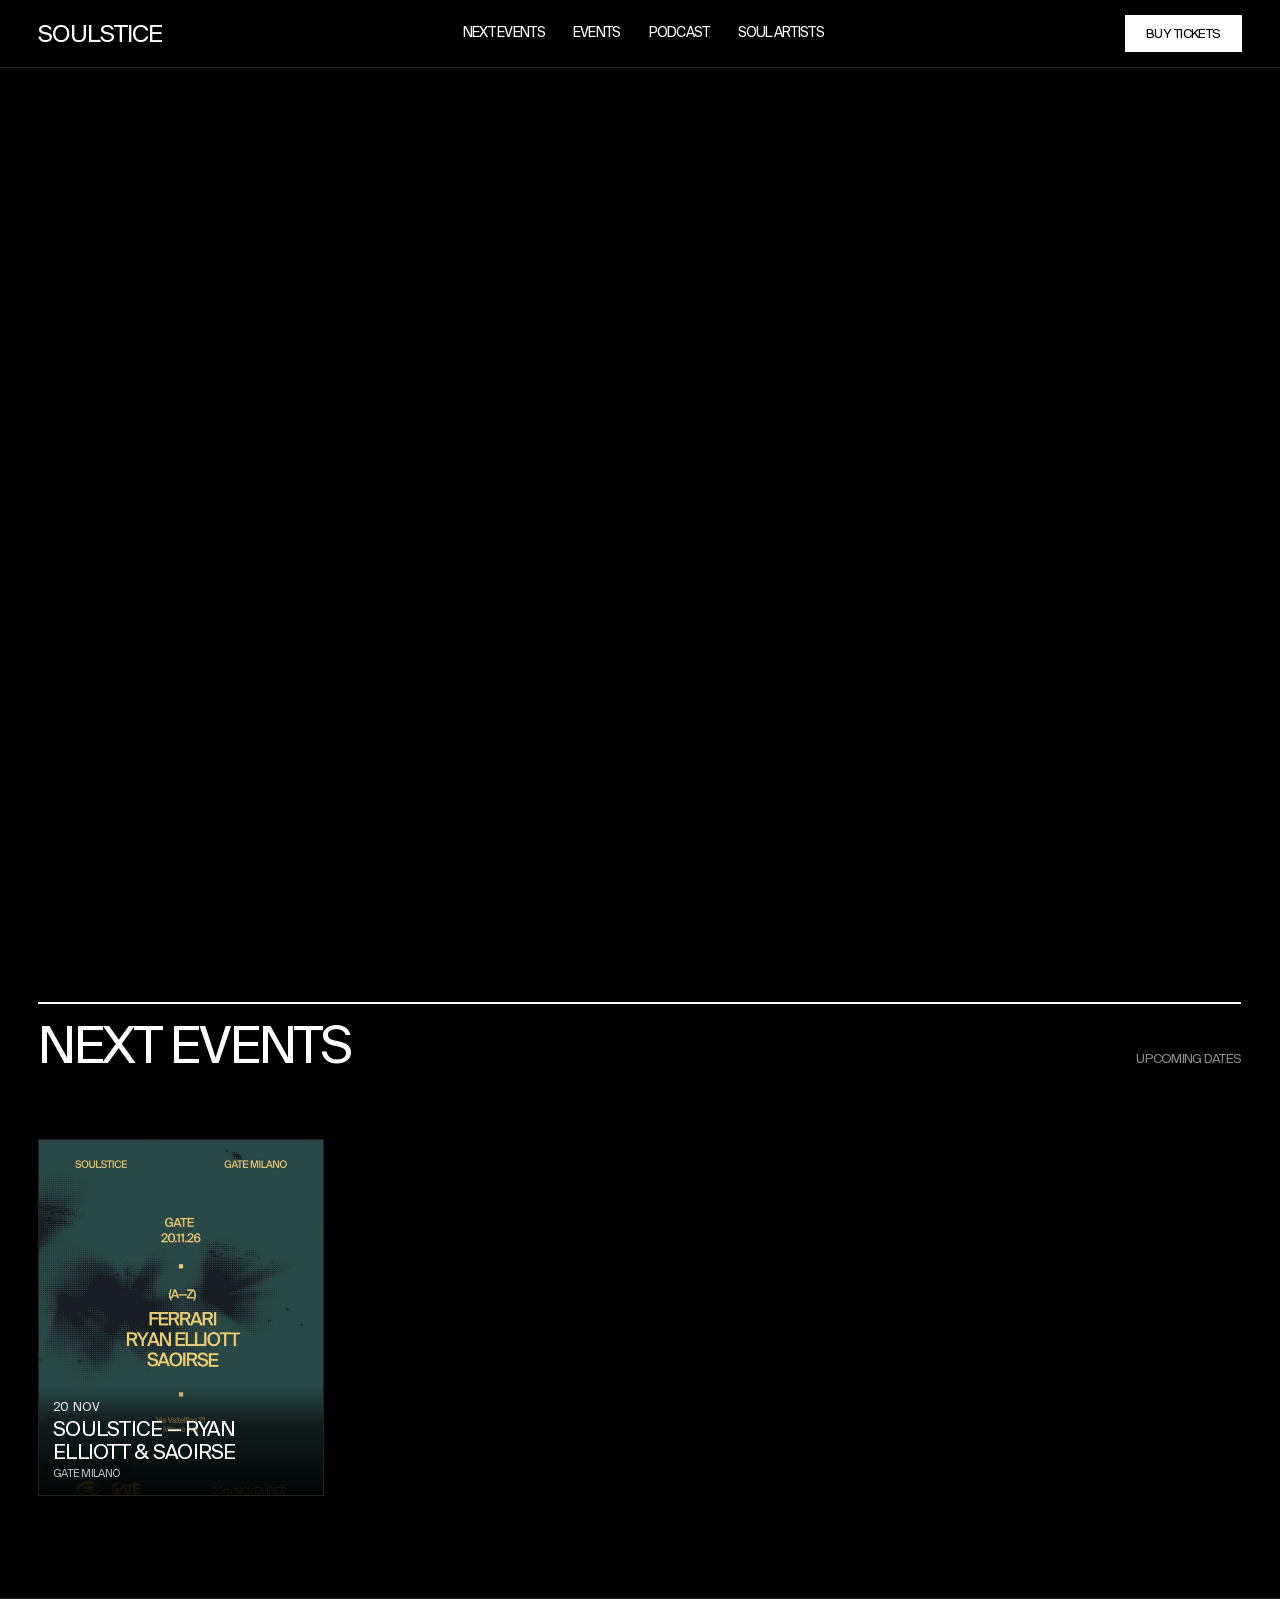
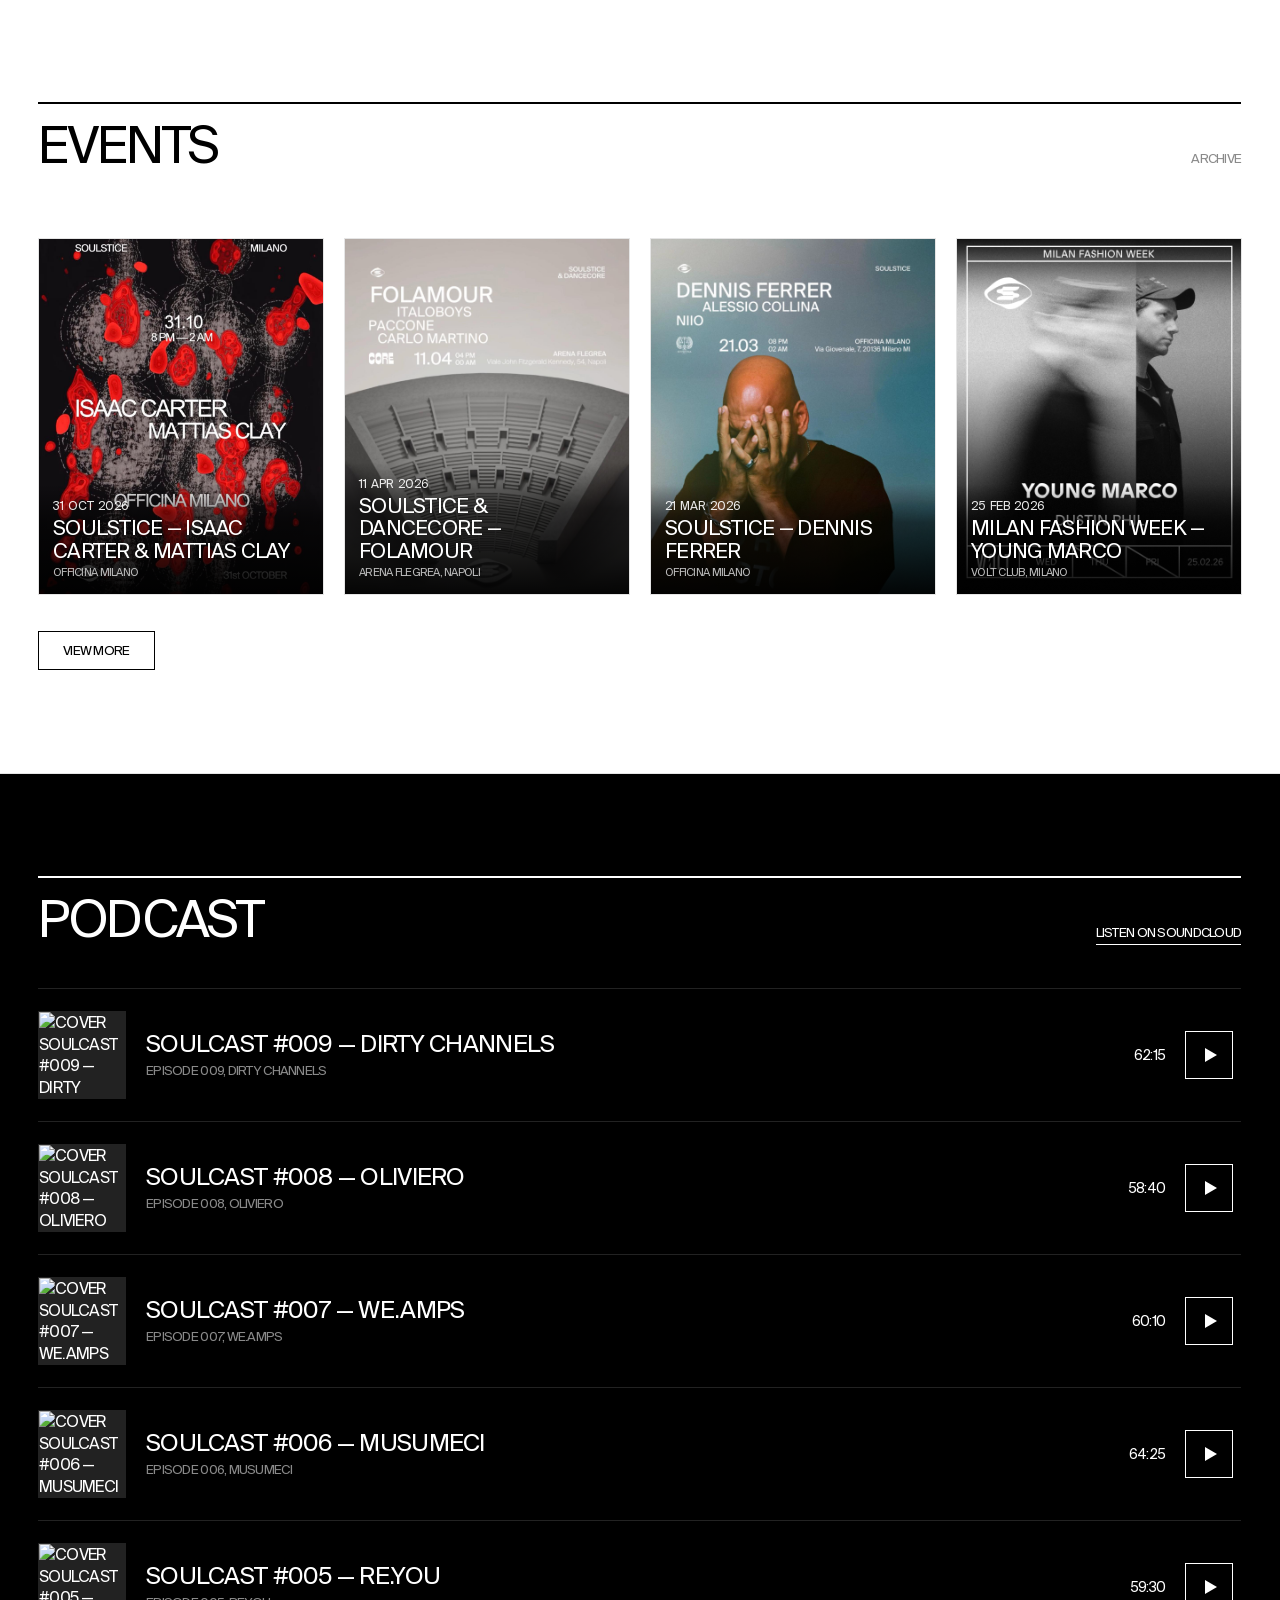
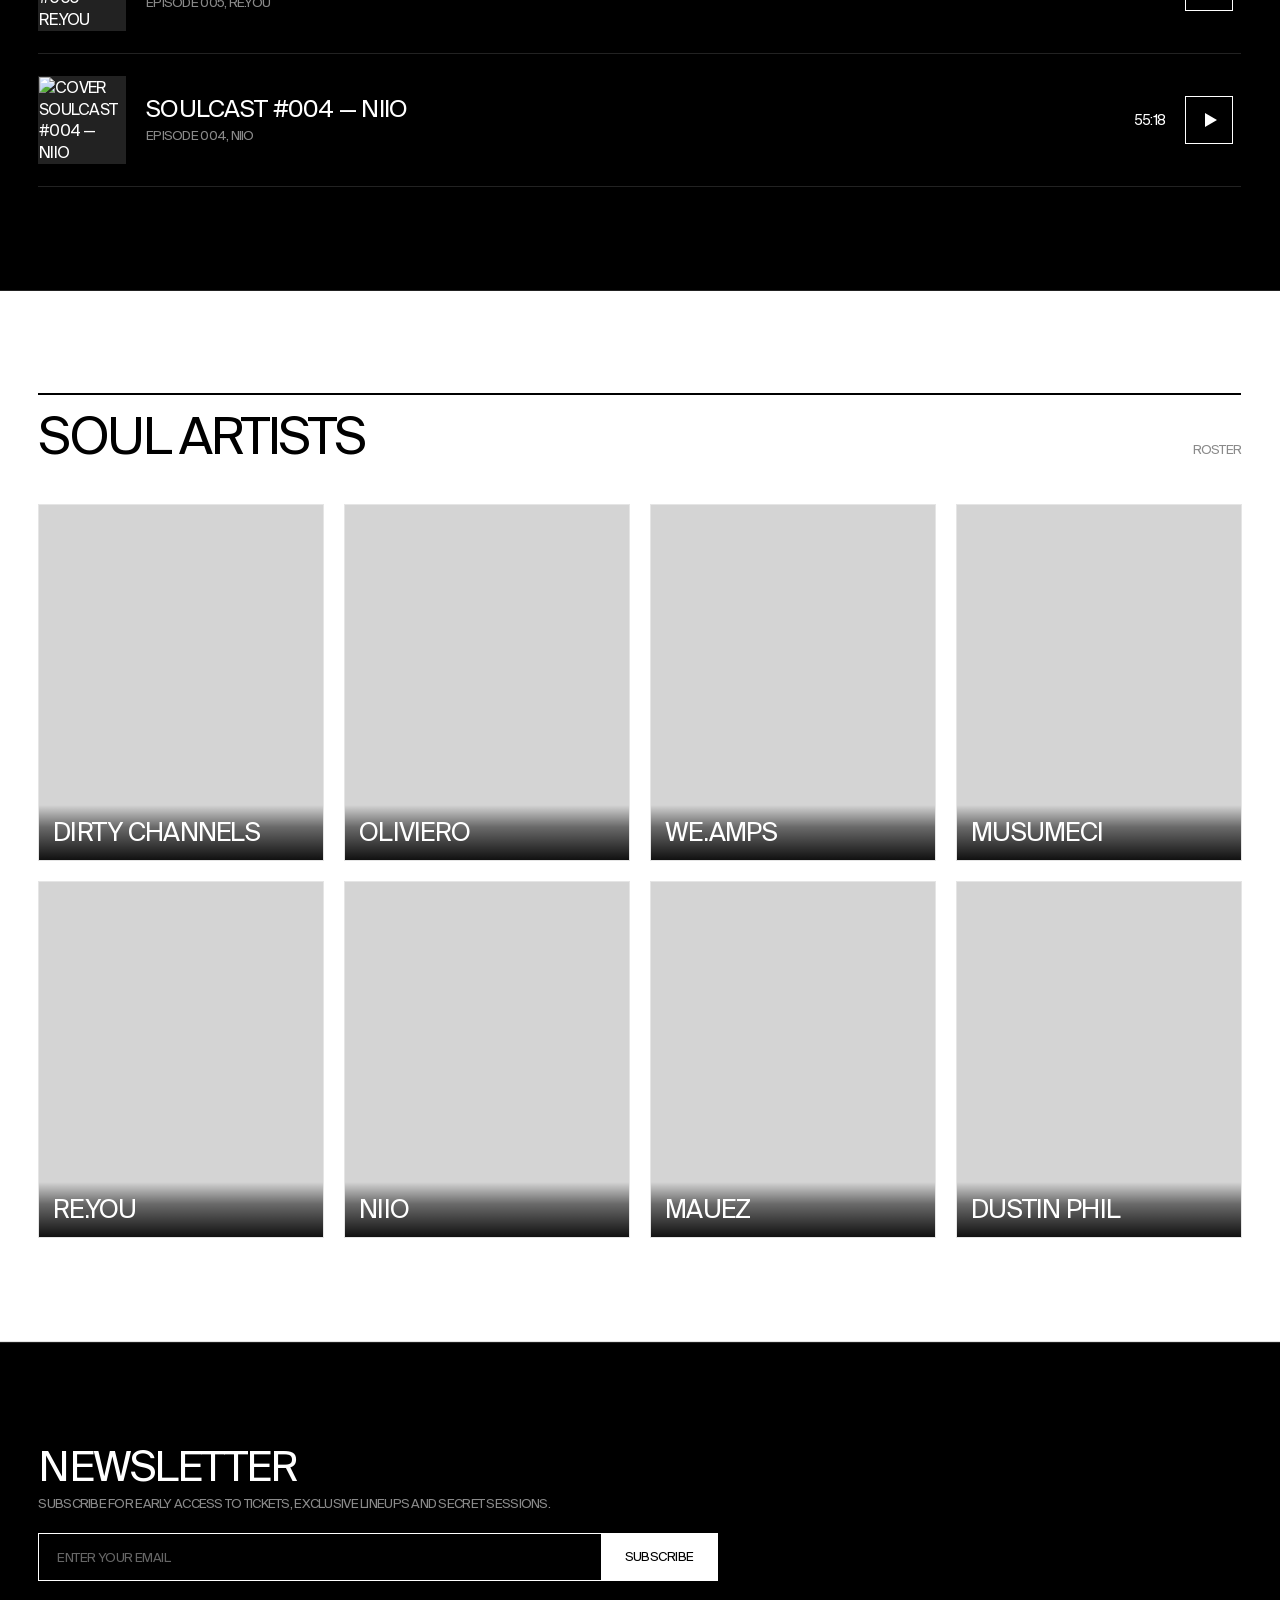
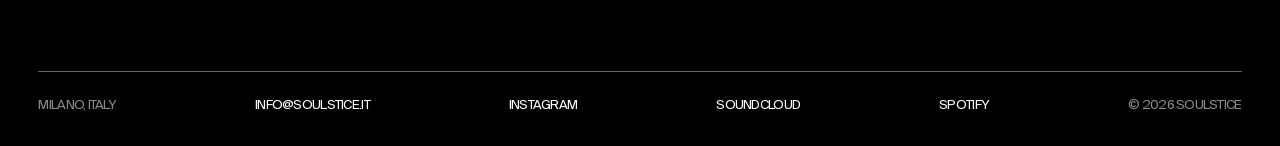
==== commit f5b93c98: "Align SOULSTICE navbar logo left margin with section titles" ====
--- a/index.html
+++ b/index.html
@@ -33,10 +33,7 @@
        1. NAVBAR FISSA NERA
        ========================================================================== -->
   <header class="site-header">
-    <a class="brand" href="#top" aria-label="Soulstice - Back to top">
-      <img src="assets/img/logo-soulstice.svg" alt="" class="brand-logo-icon" width="34" height="20" aria-hidden="true">
-      <span>SOULSTICE</span>
-    </a>
+    <a class="brand" href="#top" aria-label="Soulstice - Back to top">SOULSTICE</a>
 
     <nav class="nav-center" id="main-nav" aria-label="Main Navigation">
       <a href="#next" class="nav-link">Next events</a>
--- a/css/style.css
+++ b/css/style.css
@@ -239,20 +239,16 @@
 }
 
 .brand {
-  display: flex;
-  align-items: center;
-  gap: 10px;
   font-size: 24px;
   font-weight: 700;
   line-height: 1;
   letter-spacing: var(--letter-spacing-swiss);
   flex-shrink: 0;
-}
-
-.brand-logo-icon {
-  width: 26px;
-  height: 26px;
-  display: block;
+  color: var(--color-white);
+  text-decoration: none;
+  display: inline-block;
+  margin: 0;
+  padding: 0;
 }
 
 .nav-center {
@@ -369,19 +365,11 @@
 
 @media (max-width: 480px) {
   .site-header {
-    padding-left: 14px;
-    padding-right: 14px;
     gap: 8px;
   }
 
   .brand {
     font-size: 20px;
-    gap: 8px;
-  }
-
-  .brand-logo-icon {
-    width: 22px;
-    height: 22px;
   }
 
   .btn-tickets {
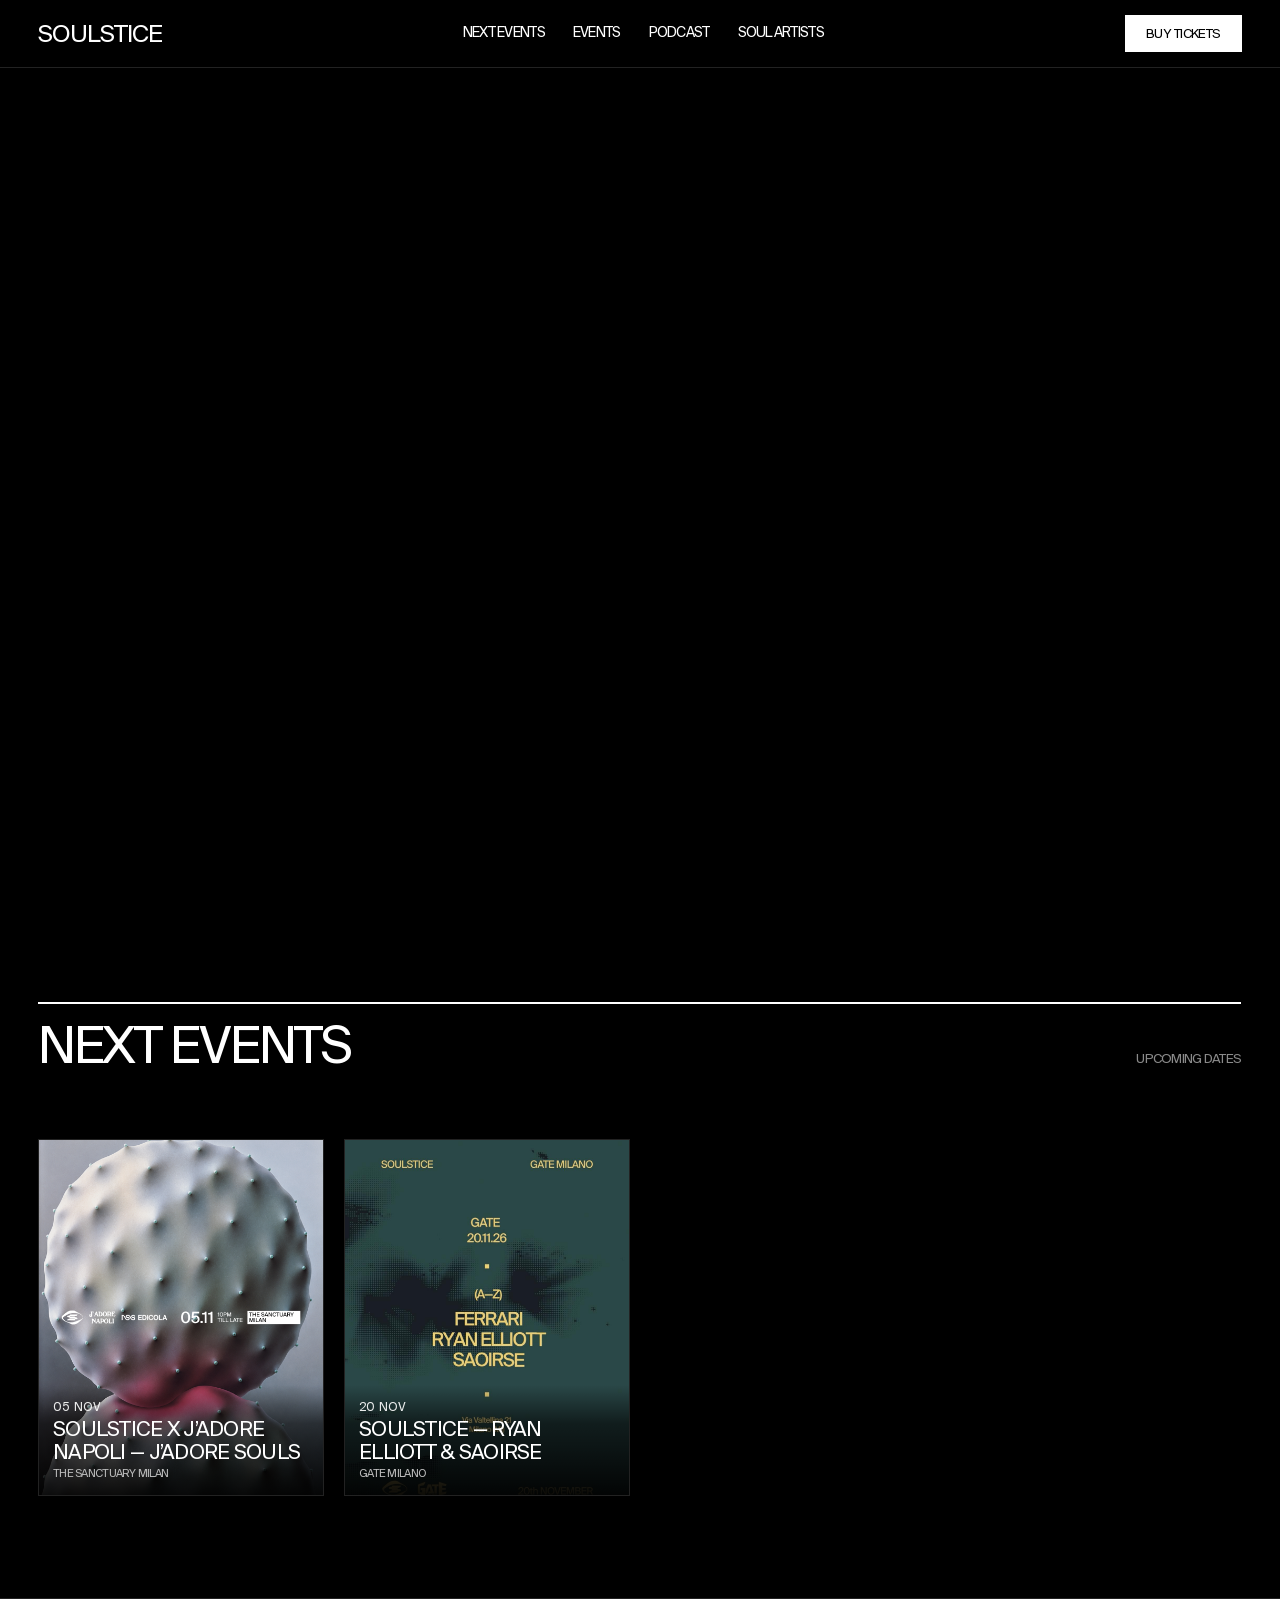
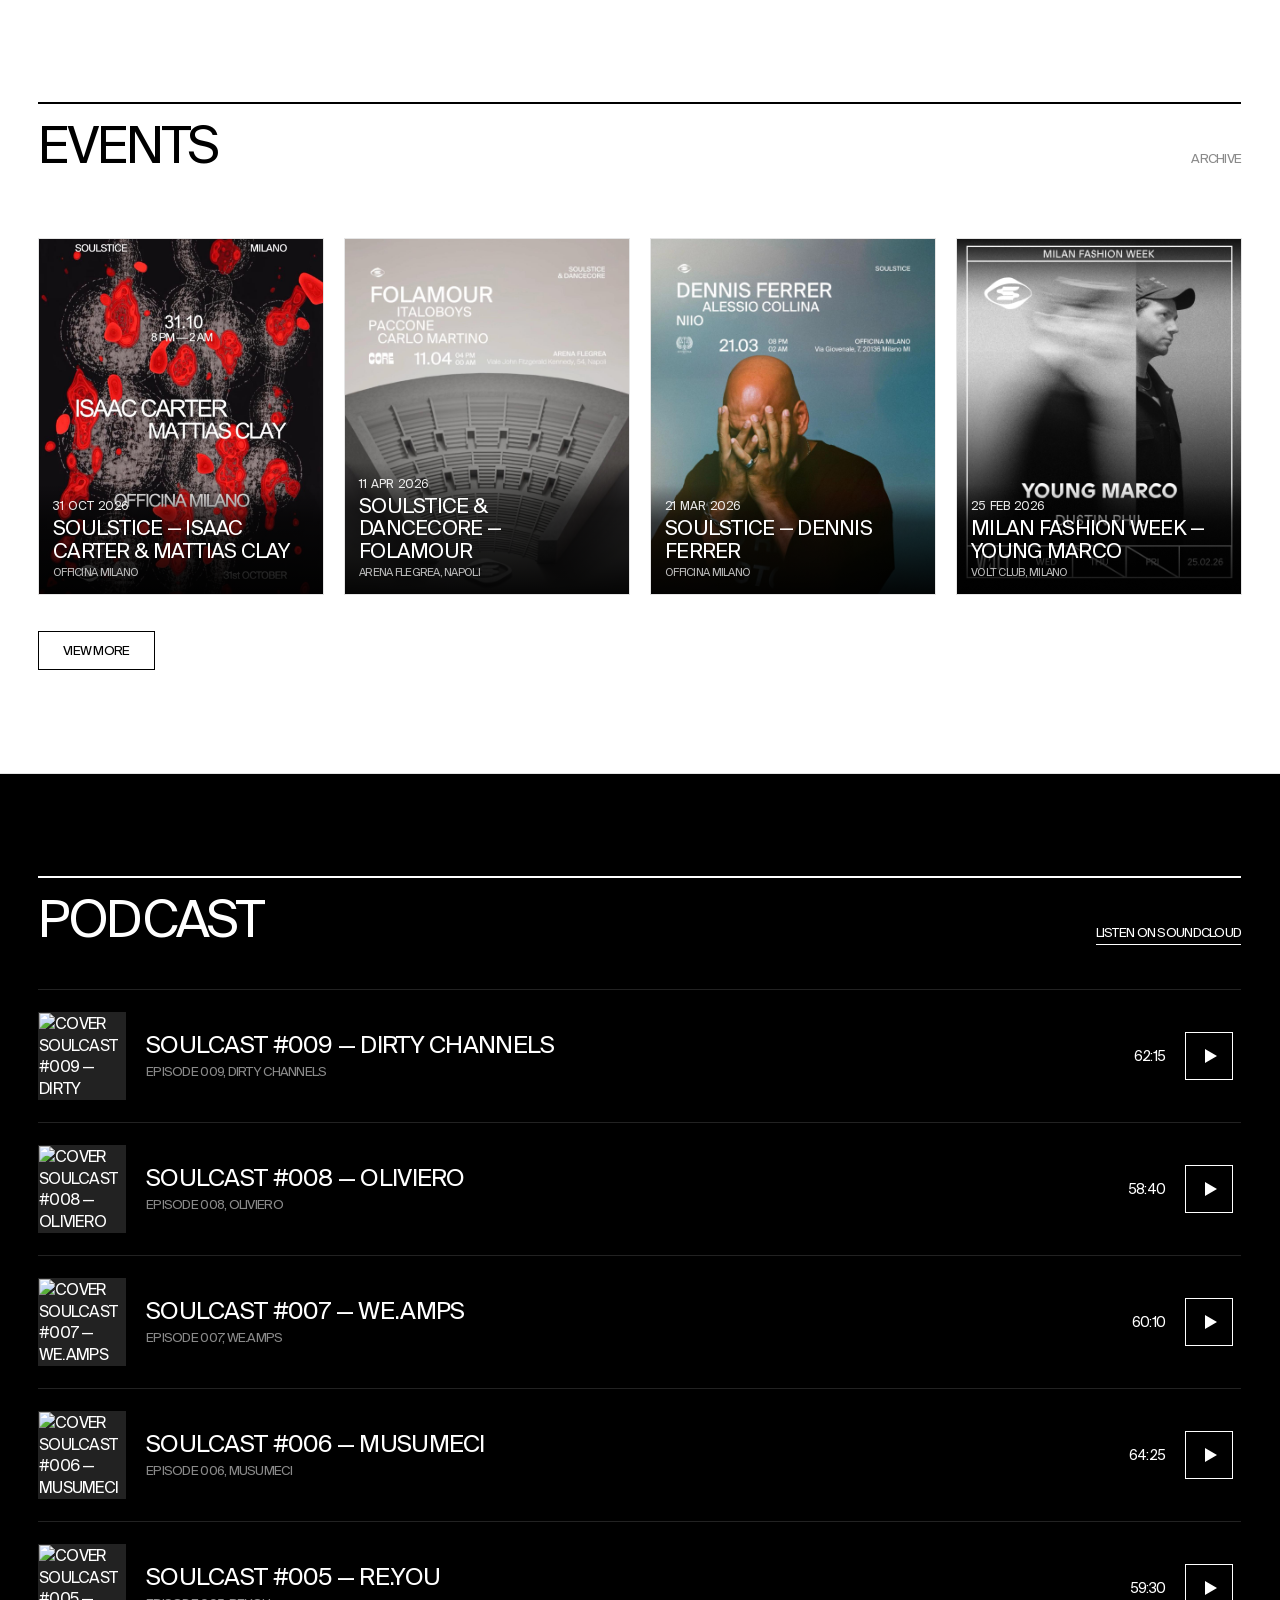
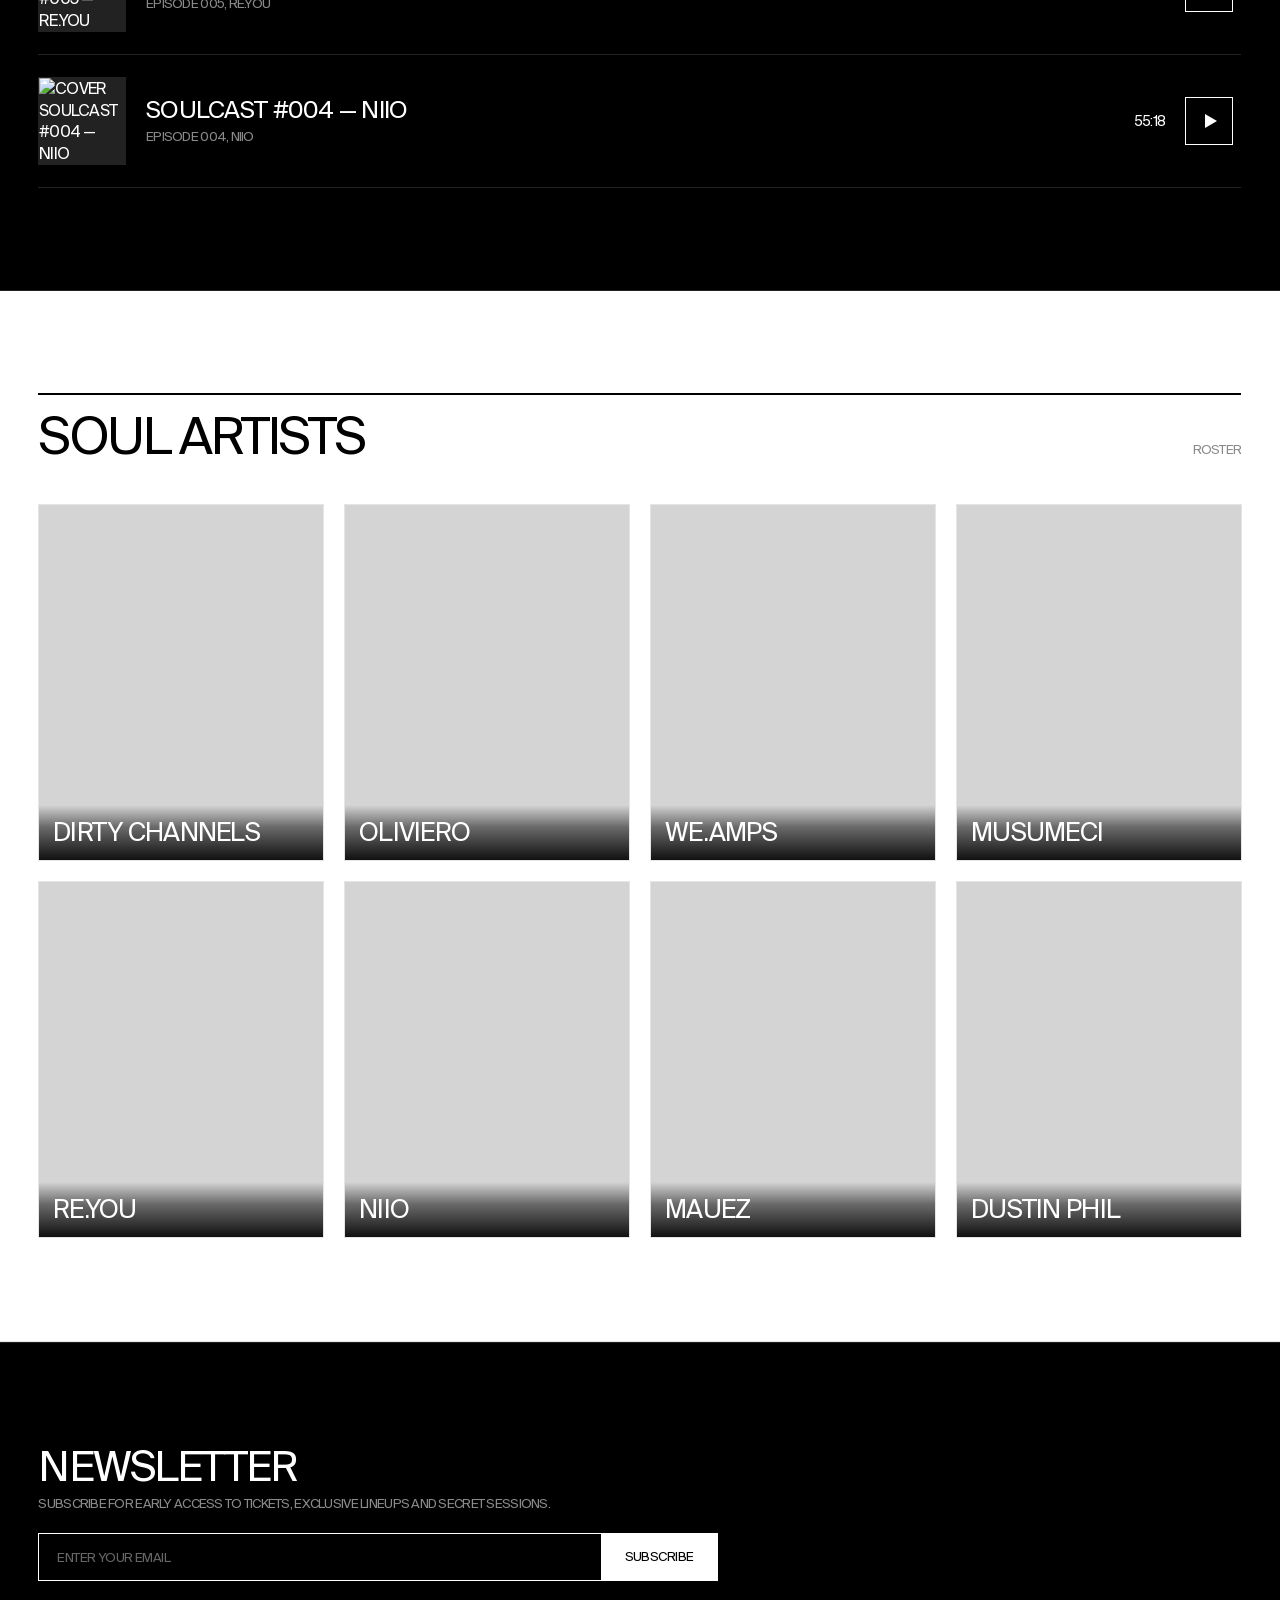
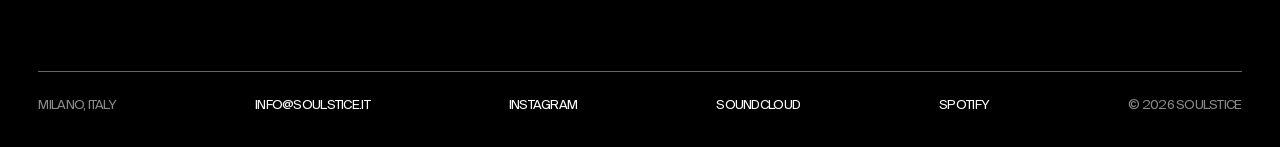
==== commit 469602db: "Add new event: Soulstice x J'Adore Napoli at The Sanctuary Milan (05.11)" ====
--- a/index.html
+++ b/index.html
@@ -173,6 +173,7 @@
     <div class="event-dialog-info">
       <h3 class="event-dialog-title" id="event-dialog-title"></h3>
       <div class="event-dialog-meta" id="event-dialog-meta"></div>
+      <div class="event-dialog-actions" id="event-dialog-actions"></div>
     </div>
   </dialog>
 
--- a/css/style.css
+++ b/css/style.css
@@ -1100,6 +1100,29 @@
   gap: 8px;
 }
 
+.event-dialog-actions {
+  margin-top: 14px;
+}
+
+.btn-event-link {
+  display: inline-block;
+  background-color: var(--color-black);
+  color: var(--color-white);
+  padding: 10px 18px;
+  font-size: 12px;
+  font-weight: 700;
+  letter-spacing: var(--letter-spacing-swiss);
+  text-transform: uppercase;
+  text-decoration: none;
+  border: 1px solid var(--color-black);
+  transition: background-color var(--transition-fast), color var(--transition-fast);
+}
+
+.btn-event-link:hover {
+  background-color: transparent;
+  color: var(--color-black);
+}
+
 /* Artist Modal (Dekmantel RADAR Inspired) */
 #artist-dialog {
   width: 100vw;
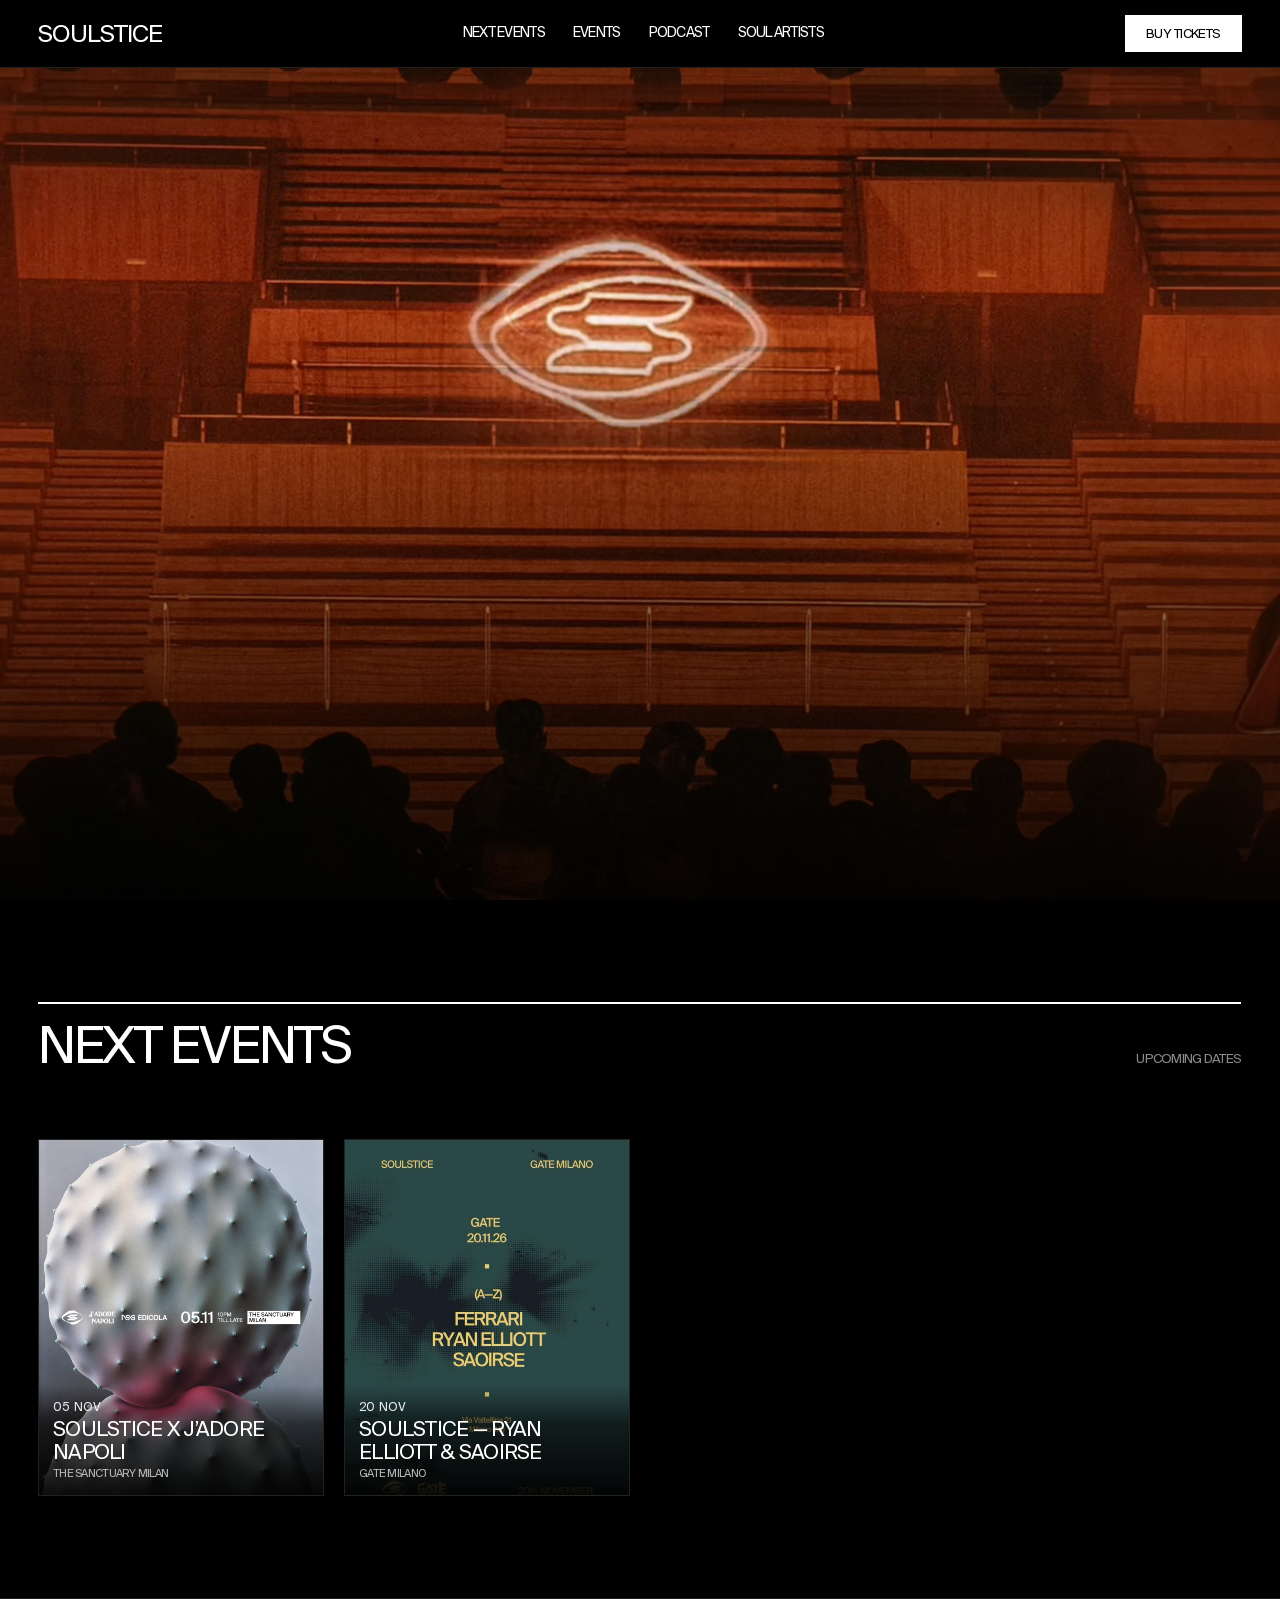
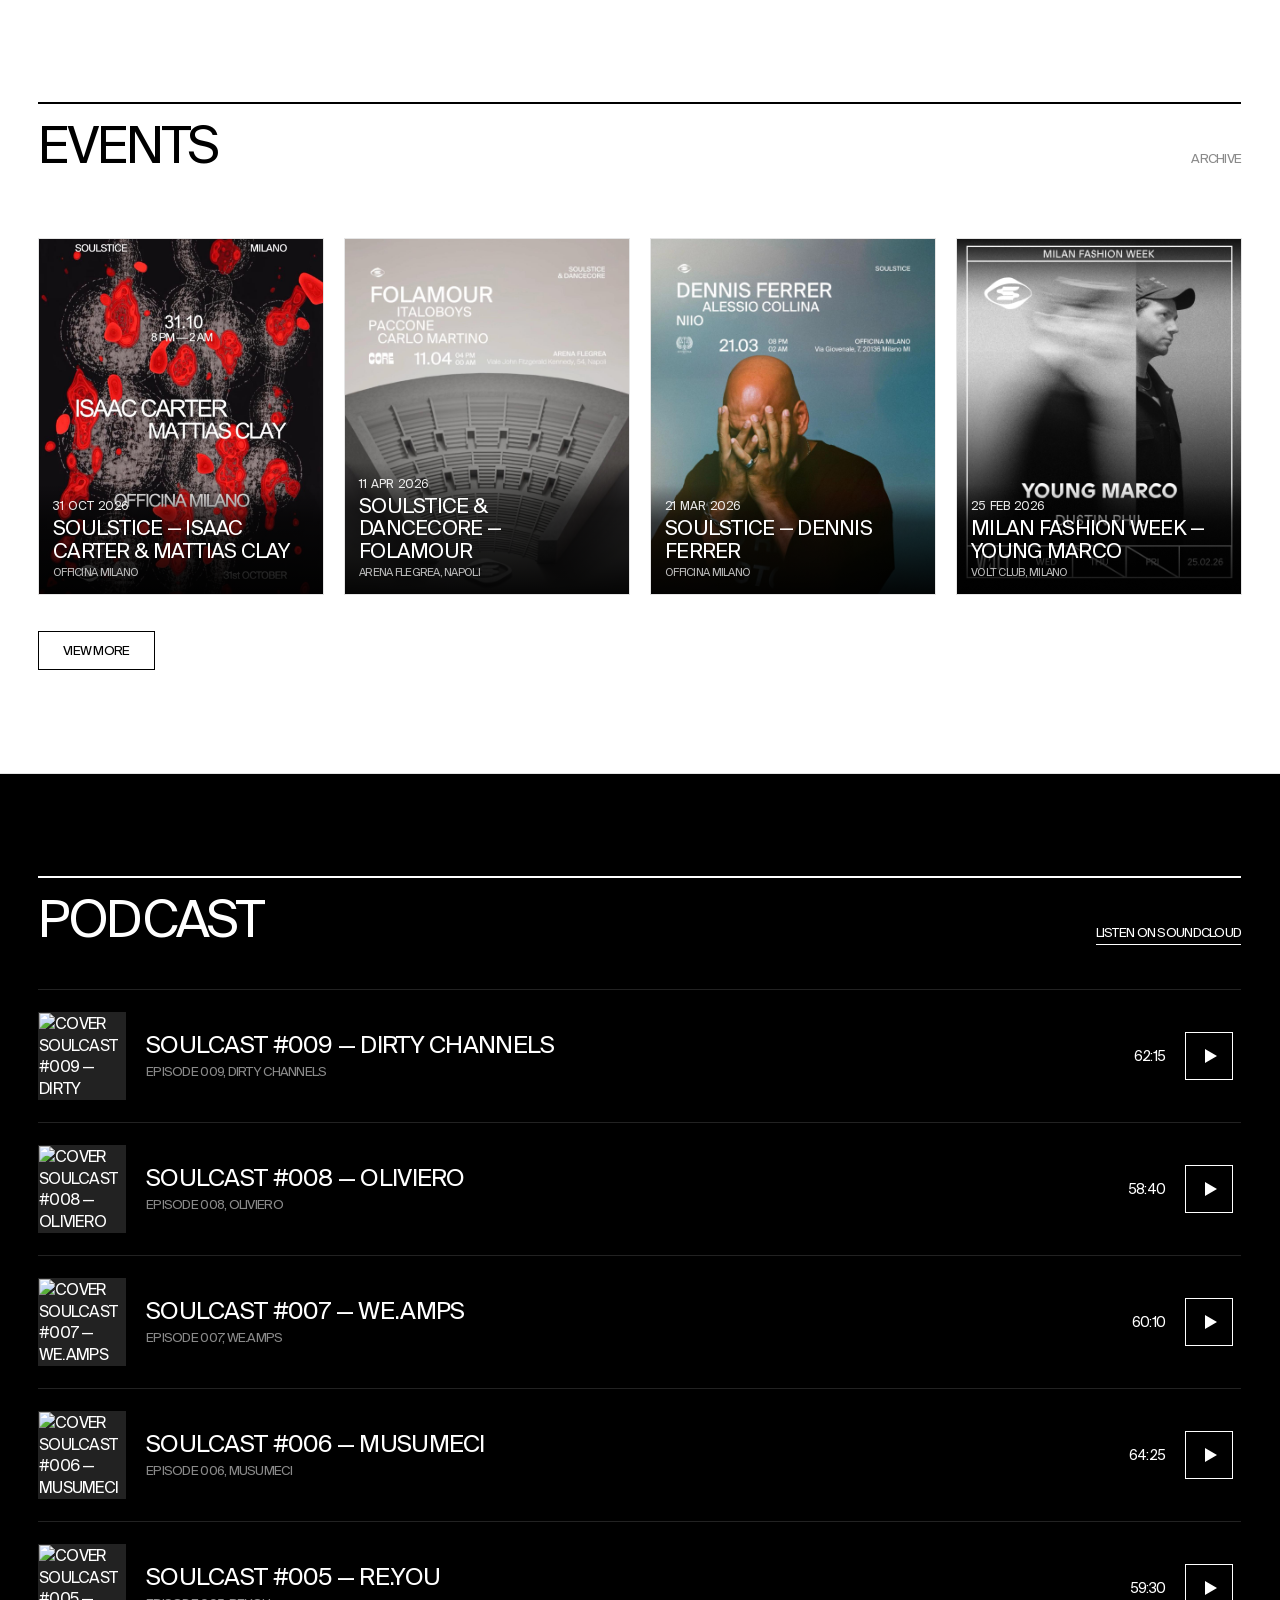
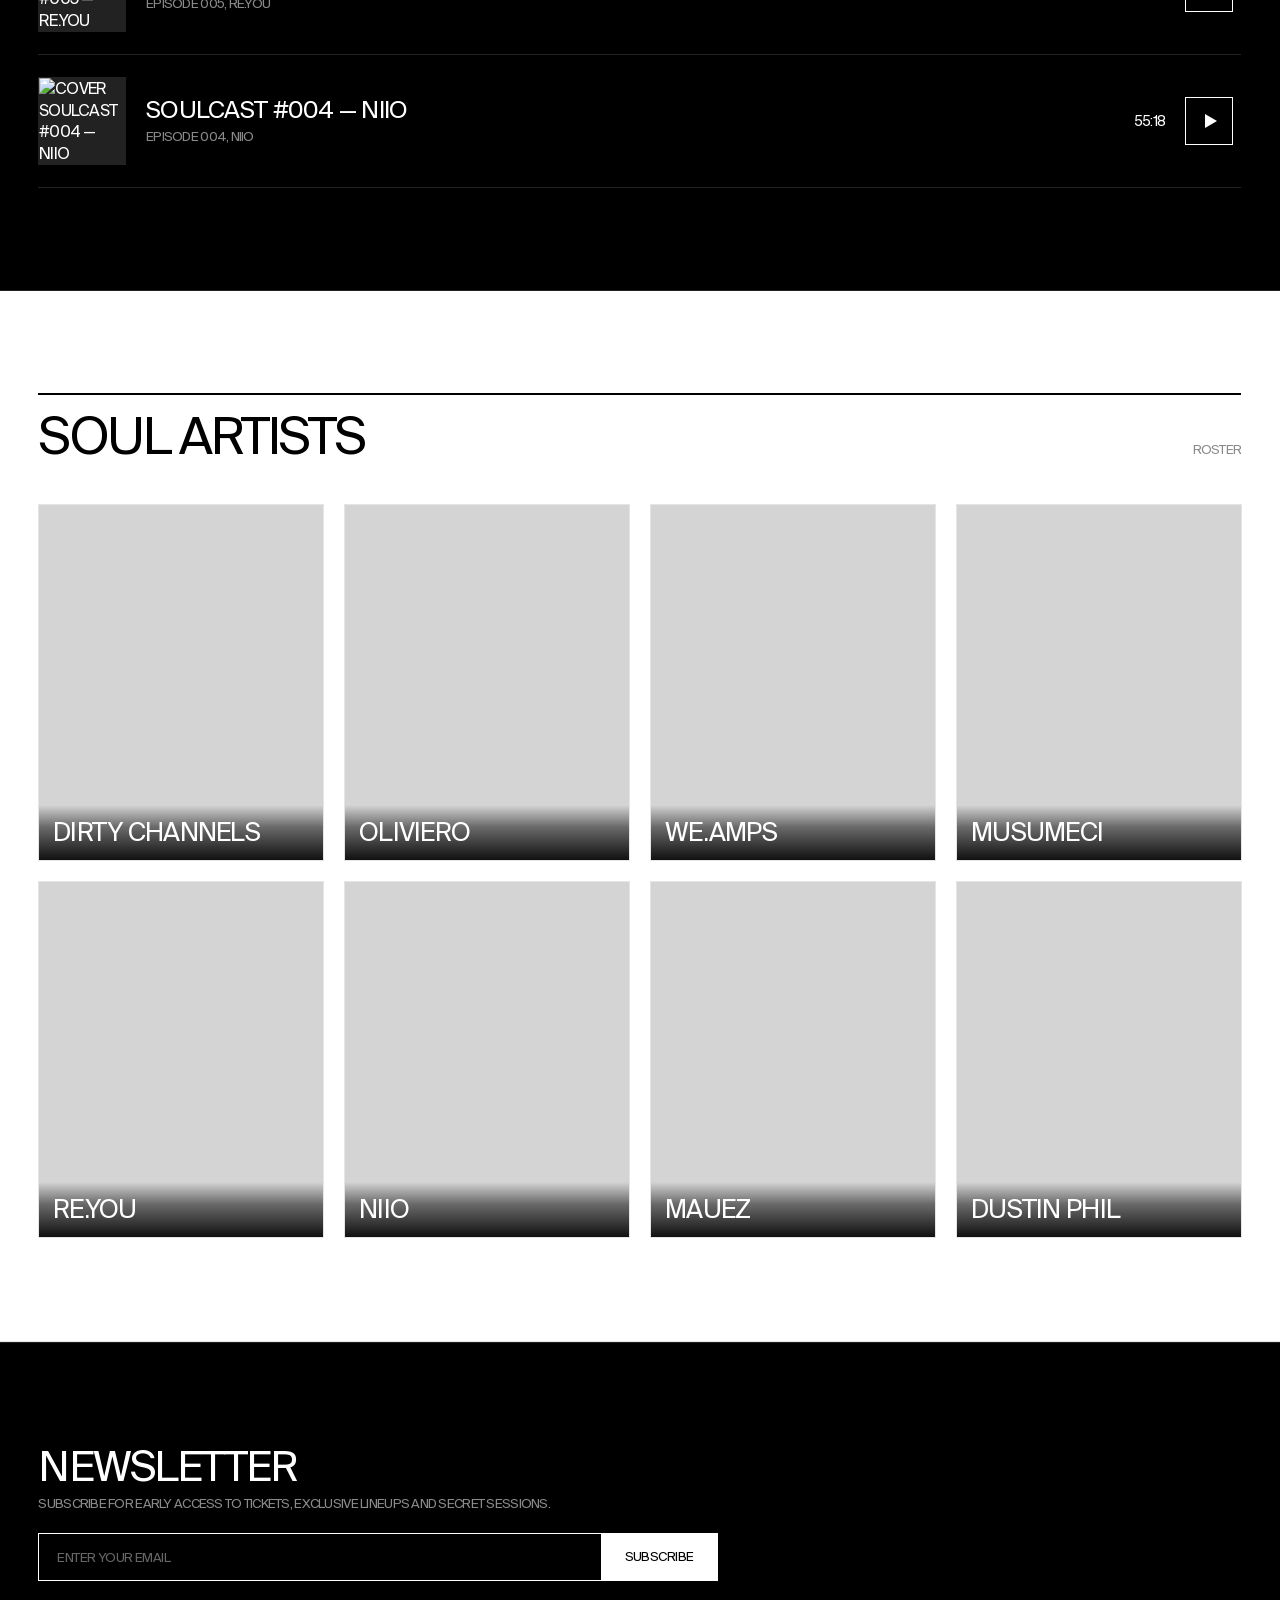
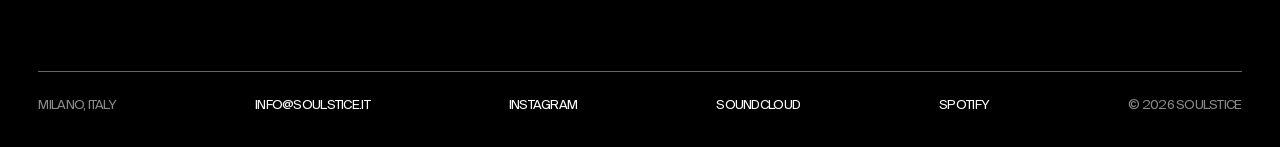
==== commit 8bf4a901: "Add responsive hero background video (landscape desktop + portrait mobile)" ====
--- a/index.html
+++ b/index.html
@@ -58,12 +58,11 @@
 
     <!-- 2. HERO: VIDEO FULL BLEED -->
     <div class="hero">
-      <!-- 
-        TODO: Inserire il video dell'hero definitivo nella sorgente sottostante:
-        Esempio: <video class="hero-video" autoplay muted loop playsinline preload="metadata" aria-hidden="true" src="assets/video/hero.mp4"></video>
-      -->
-      <video class="hero-video" autoplay muted loop playsinline preload="metadata" aria-hidden="true">
-        <!-- Inserisci qui il file video hero, es: <source src="assets/video/hero.mp4" type="video/mp4"> -->
+      <video class="hero-video hero-video-desktop" autoplay muted loop playsinline preload="auto" poster="assets/video/hero-desktop-poster.jpg" aria-hidden="true">
+        <source src="assets/video/hero-desktop.mp4" type="video/mp4">
+      </video>
+      <video class="hero-video hero-video-mobile" autoplay muted loop playsinline preload="auto" poster="assets/video/hero-mobile-poster.jpg" aria-hidden="true">
+        <source src="assets/video/hero-mobile.mp4" type="video/mp4">
       </video>
       <div class="hero-overlay"></div>
 
--- a/css/style.css
+++ b/css/style.css
@@ -414,6 +414,24 @@
   filter: none !important;
 }
 
+.hero-video-mobile {
+  display: none;
+}
+
+.hero-video-desktop {
+  display: block;
+}
+
+@media (max-width: 768px) {
+  .hero-video-mobile {
+    display: block;
+  }
+
+  .hero-video-desktop {
+    display: none;
+  }
+}
+
 .hero-overlay {
   position: absolute;
   inset: 0;
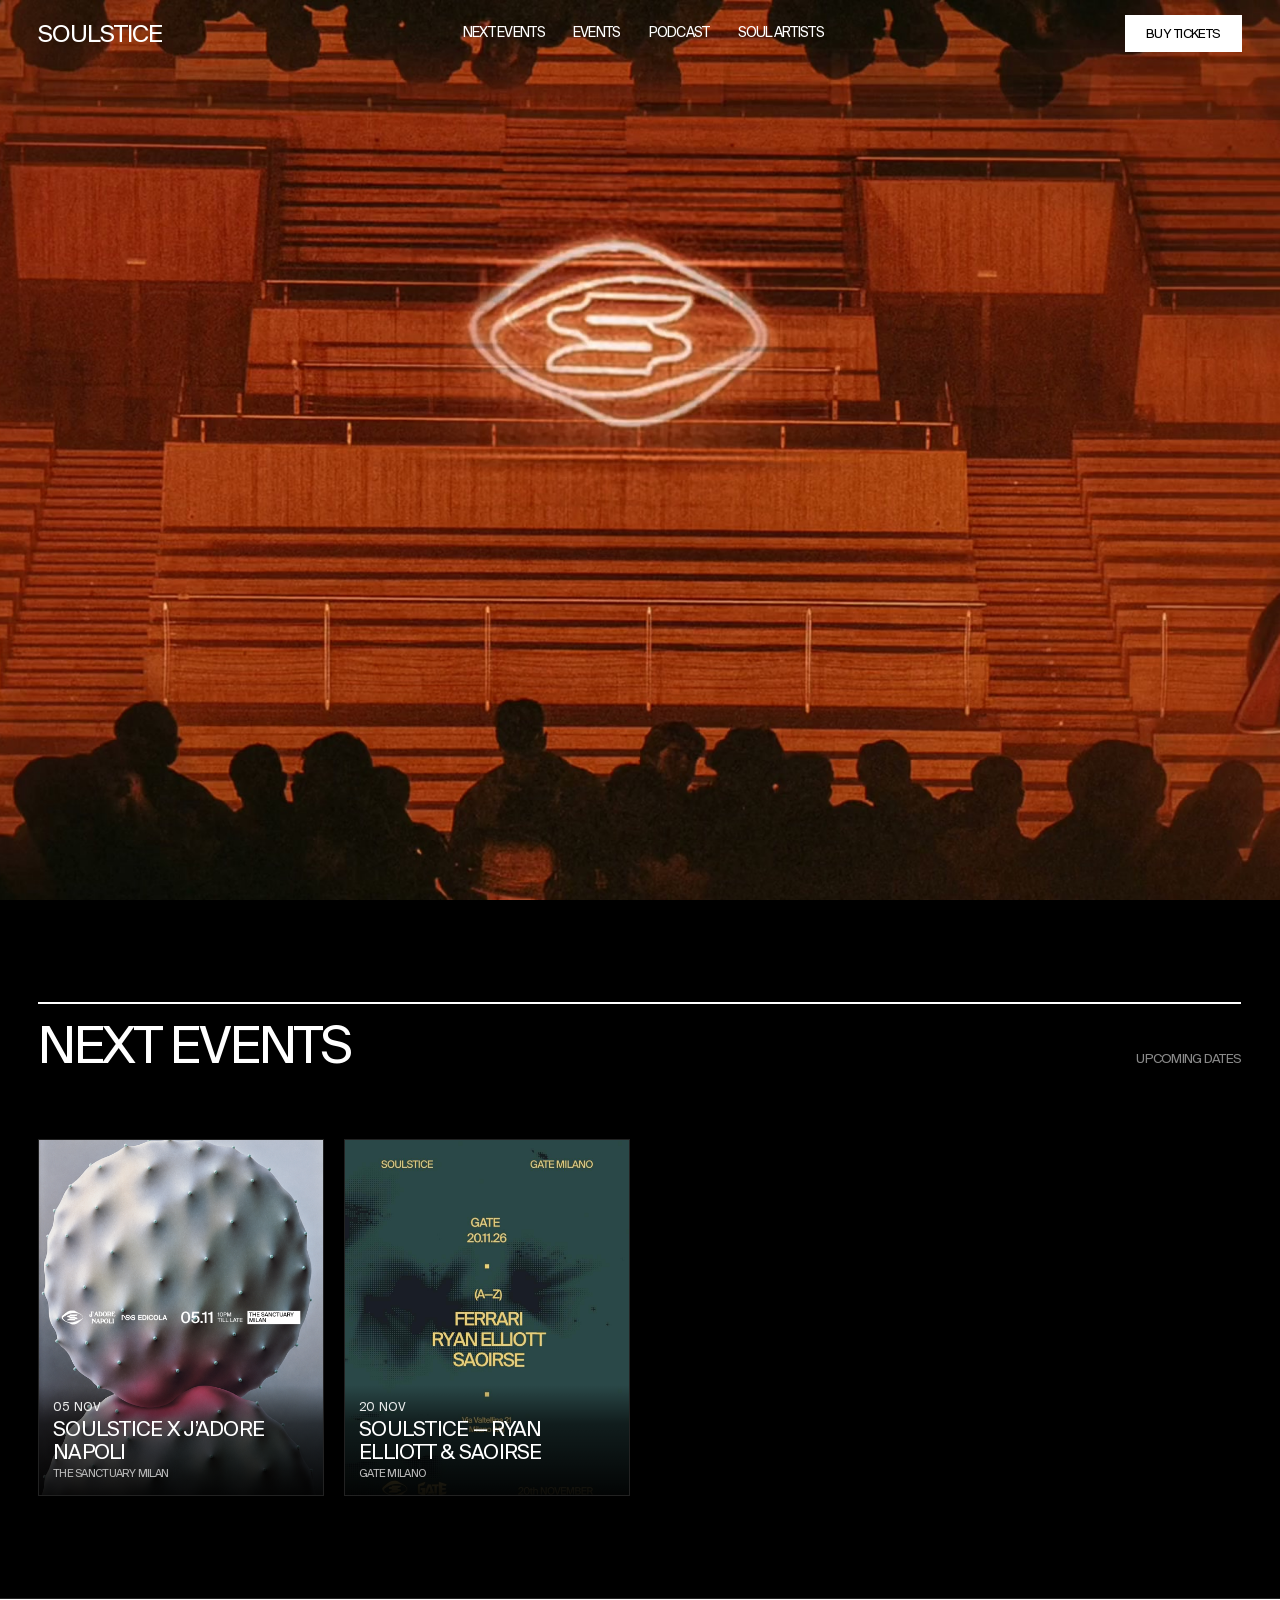
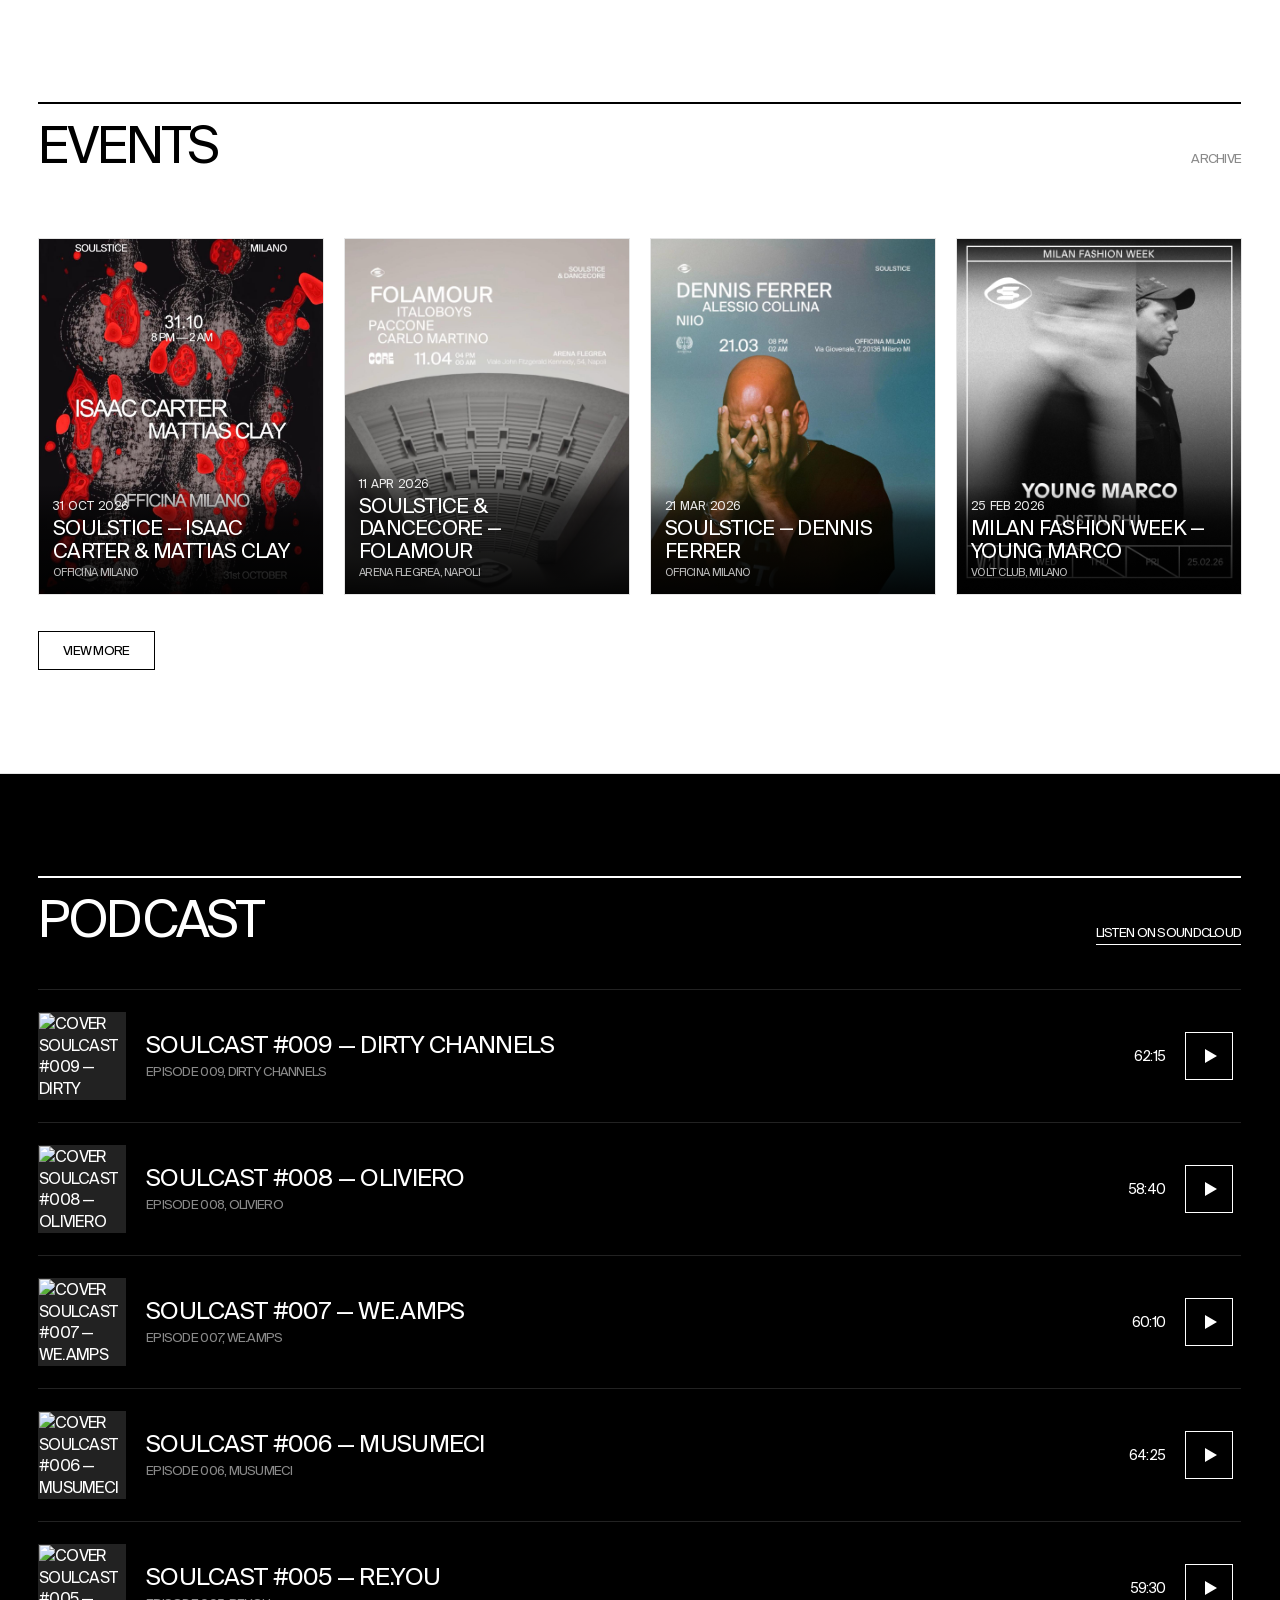
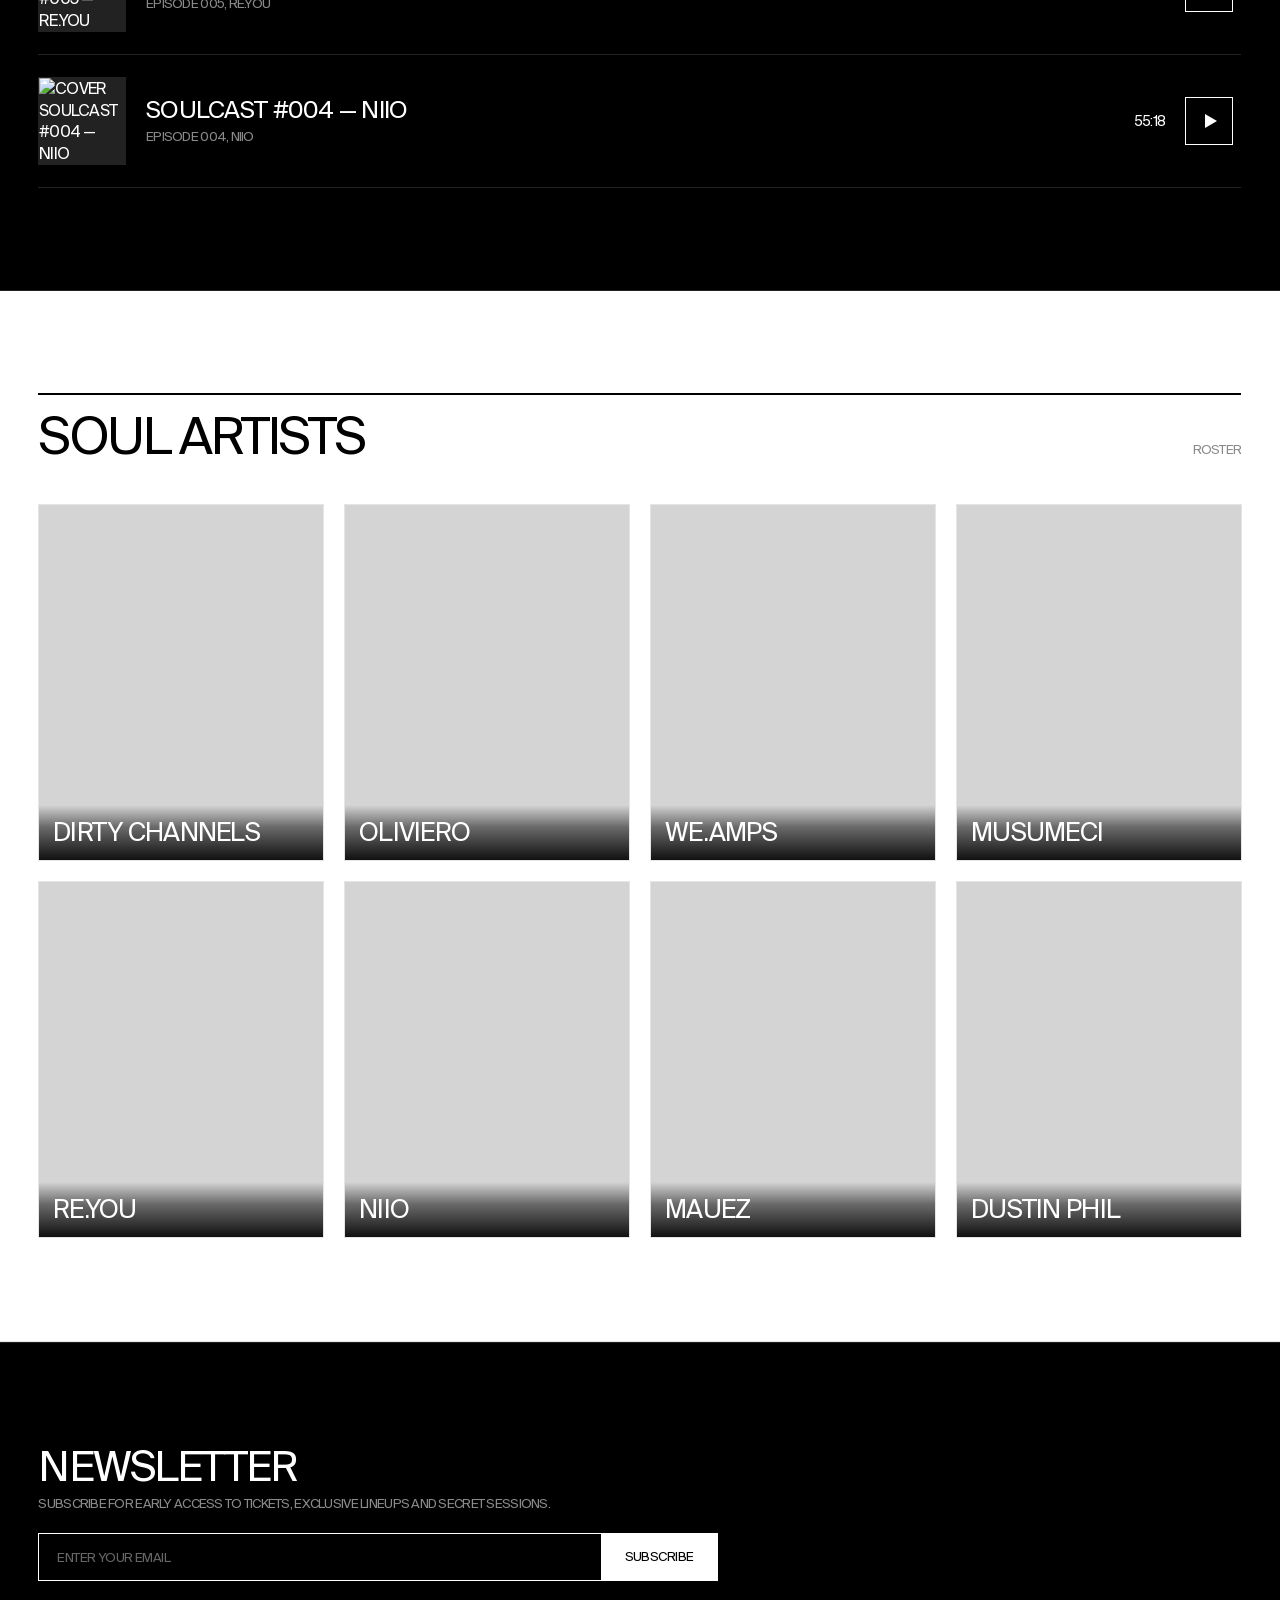
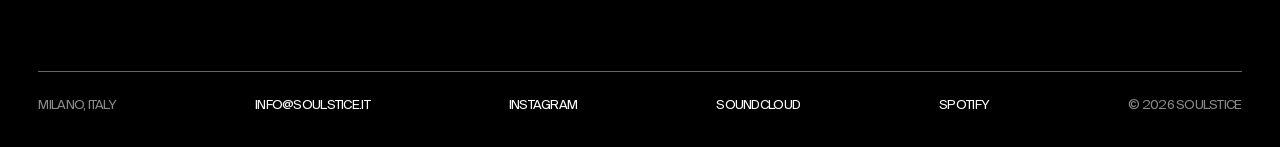
==== commit e40d07b5: "Make navbar transparent and borderless on hero for full bleed video display" ====
--- a/index.html
+++ b/index.html
@@ -64,7 +64,6 @@
       <video class="hero-video hero-video-mobile" autoplay muted loop playsinline preload="auto" poster="assets/video/hero-mobile-poster.jpg" aria-hidden="true">
         <source src="assets/video/hero-mobile.mp4" type="video/mp4">
       </video>
-      <div class="hero-overlay"></div>
 
       <!-- h1 visivamente nascosto per piena accessibilità -->
       <h1 class="visually-hidden">Soulstice</h1>
--- a/css/style.css
+++ b/css/style.css
@@ -228,14 +228,21 @@
   padding-top: var(--sat);
   padding-left: var(--section-pad-x);
   padding-right: var(--section-pad-x);
-  background-color: var(--color-black);
-  color: var(--color-white);
-  border-bottom: 1px solid var(--color-border-dark);
+  background-color: transparent;
+  color: var(--color-white);
+  border-bottom: 1px solid transparent;
   display: flex;
   align-items: center;
   justify-content: space-between;
   gap: 16px;
   z-index: 100;
+  transition: background-color 0.25s ease, border-color 0.25s ease;
+}
+
+.site-header.is-scrolled,
+.site-header.has-menu-open {
+  background-color: var(--color-black);
+  border-bottom-color: var(--color-border-dark);
 }
 
 .brand {
@@ -306,7 +313,14 @@
   width: 44px;
   height: 44px;
   position: relative;
-  border: 1px solid #333333;
+  border: 1px solid rgba(255, 255, 255, 0.4);
+  background: transparent;
+  transition: background-color 0.2s ease, border-color 0.2s ease;
+}
+
+.site-header.is-scrolled .btn-burger,
+.site-header.has-menu-open .btn-burger {
+  border-color: #333333;
   background: var(--color-black);
 }
 
@@ -433,16 +447,7 @@
 }
 
 .hero-overlay {
-  position: absolute;
-  inset: 0;
-  z-index: 2;
-  background: linear-gradient(
-    to bottom,
-    rgba(0, 0, 0, 0.45) 0%,
-    transparent 35%,
-    rgba(0, 0, 0, 0.85) 100%
-  );
-  pointer-events: none;
+  display: none;
 }
 
 .hero-content {
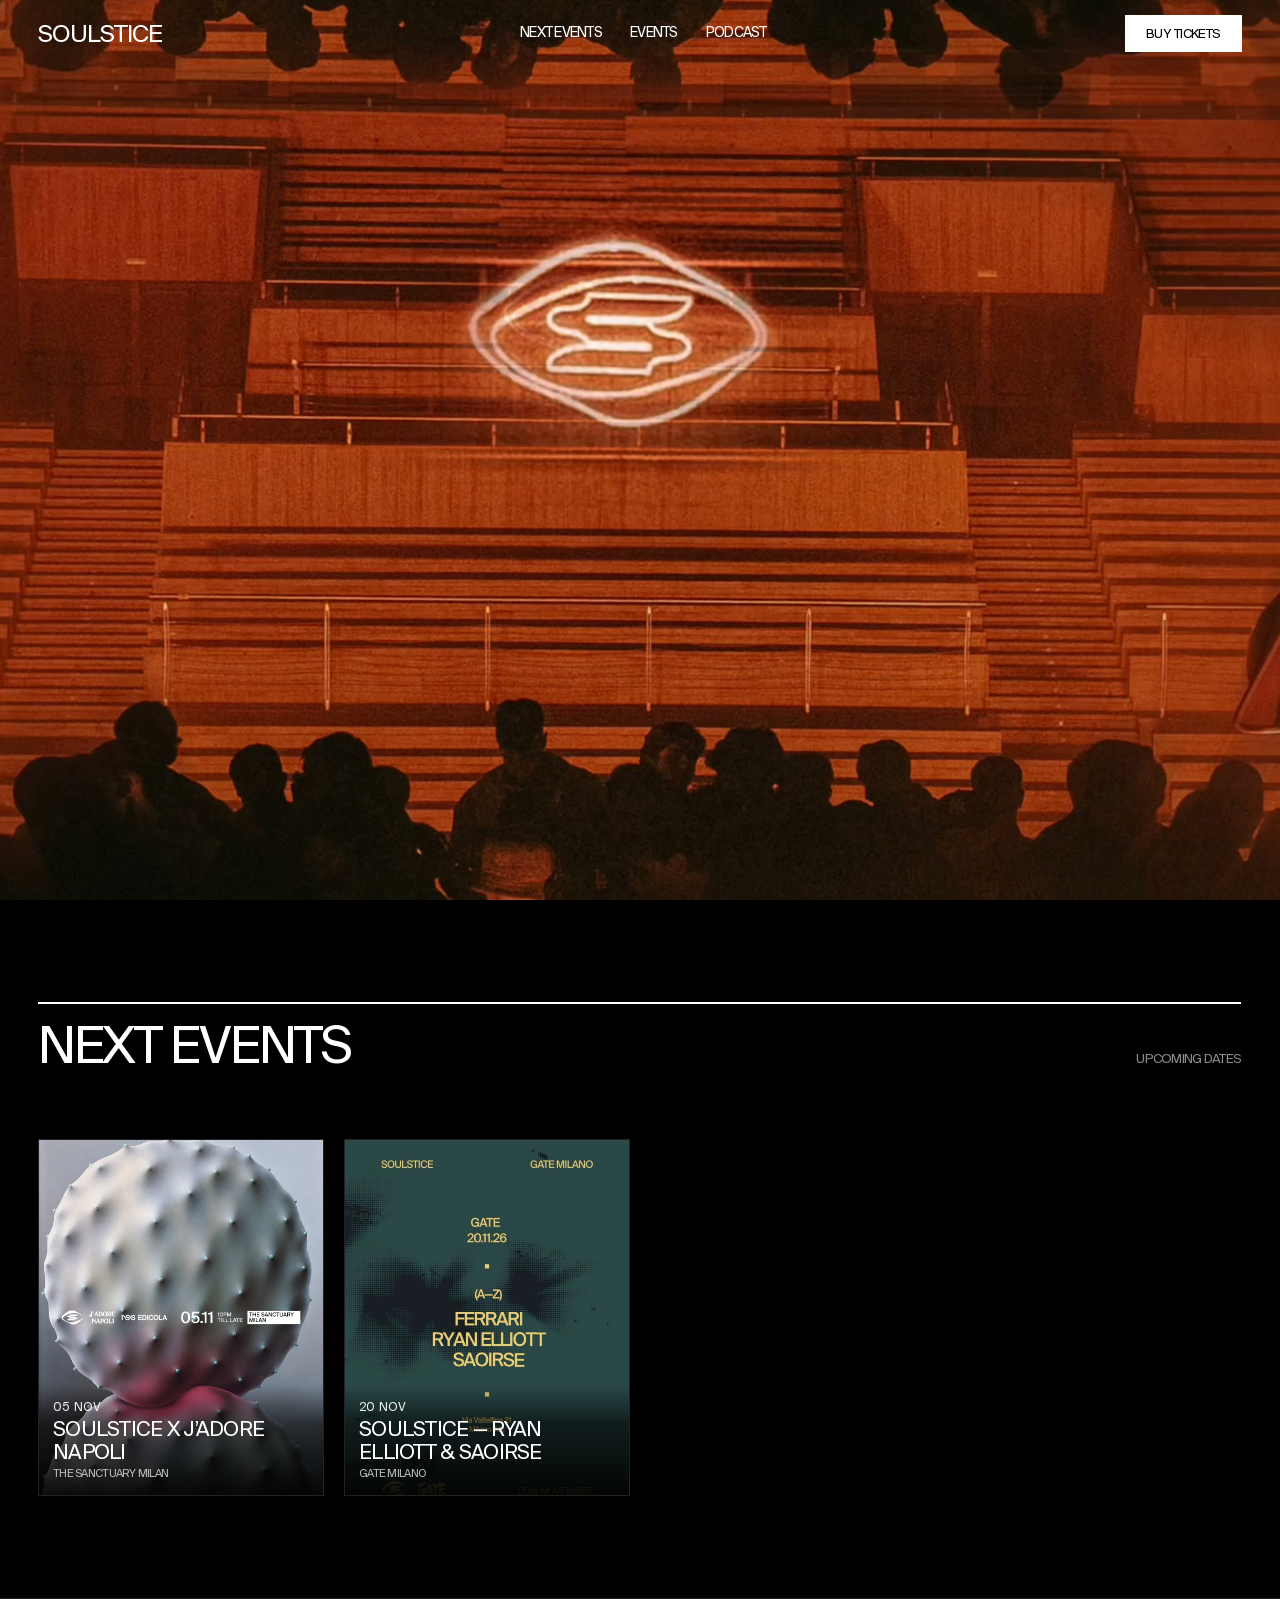
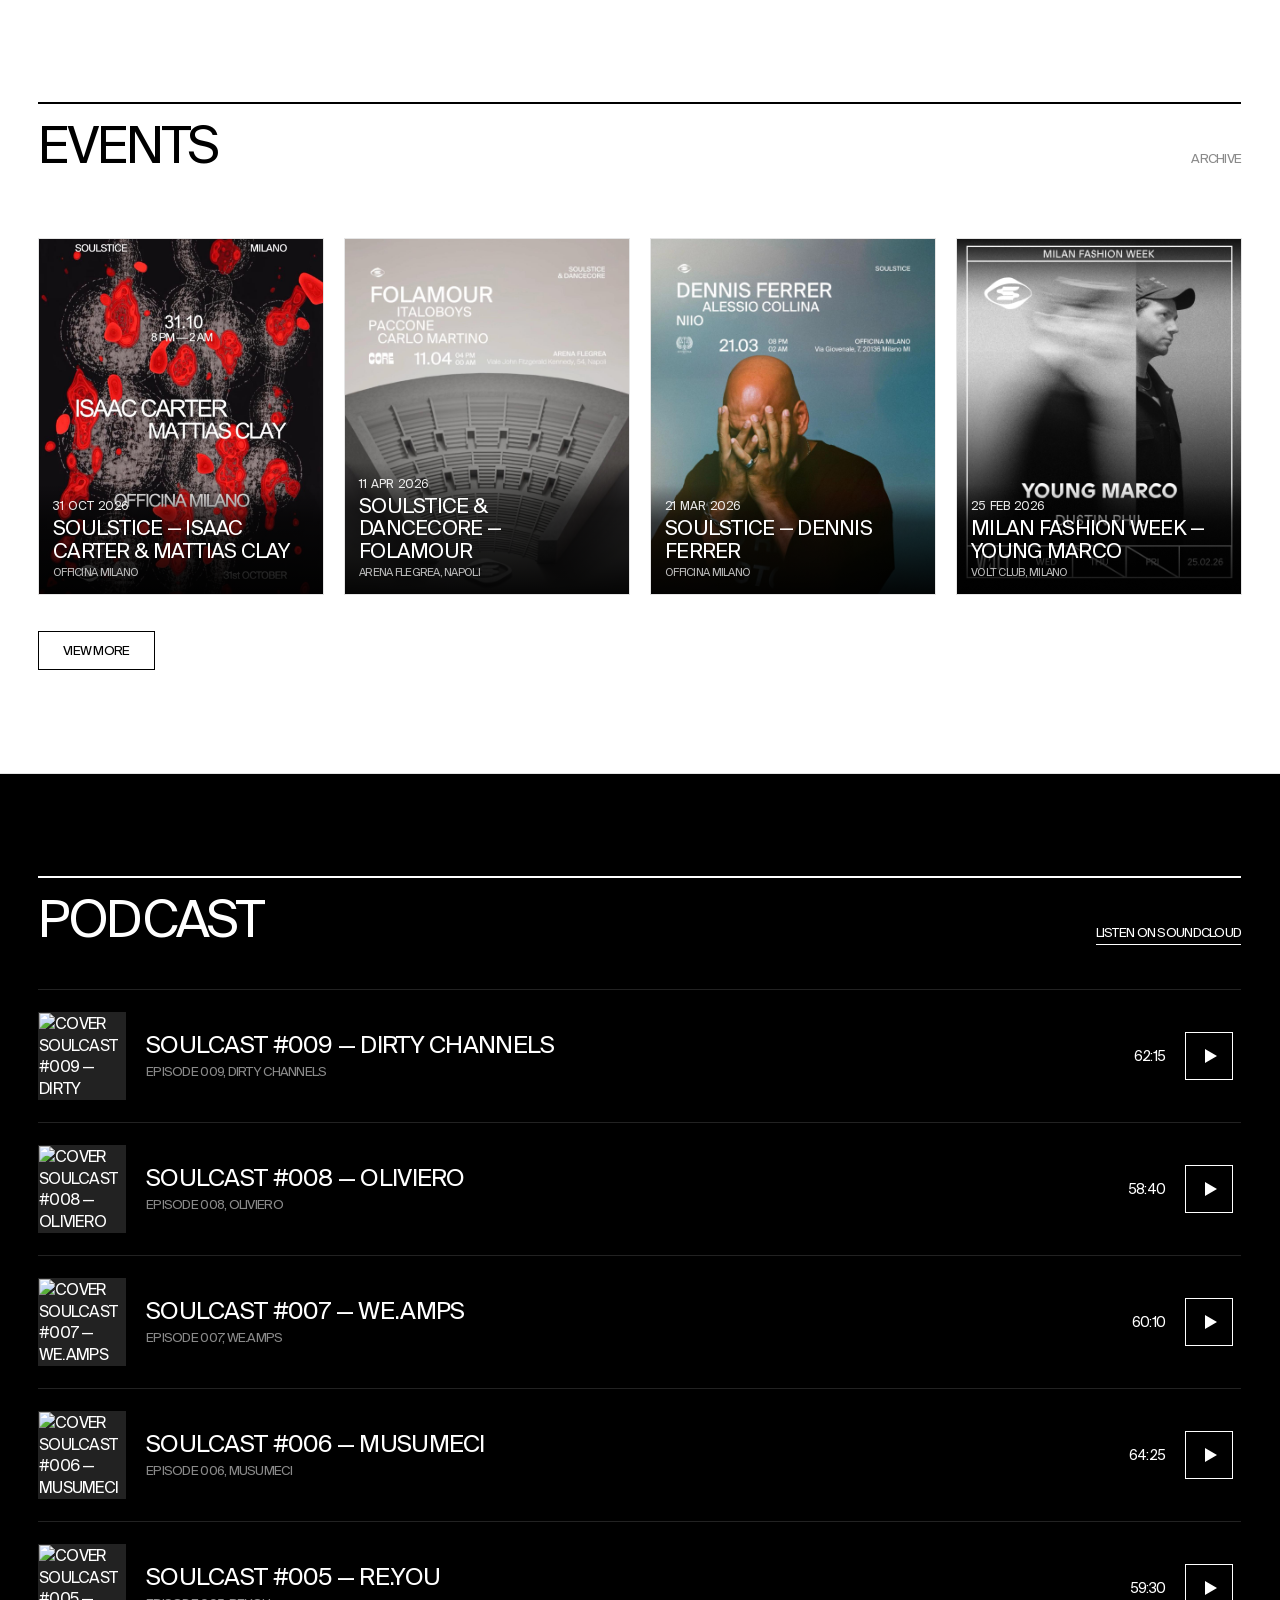
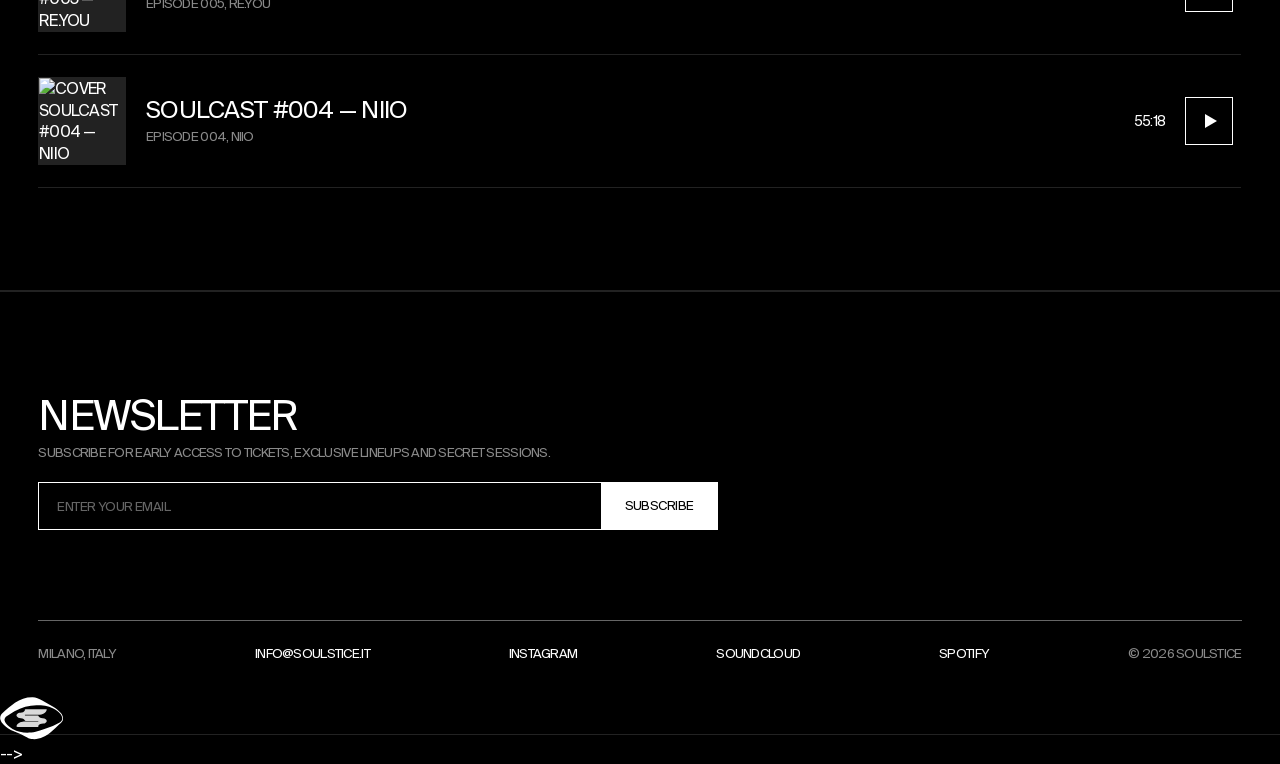
==== commit 659beccd: "Comment out SOUL ARTISTS section and nav link for online launch" ====
--- a/index.html
+++ b/index.html
@@ -39,7 +39,7 @@
       <a href="#next" class="nav-link">Next events</a>
       <a href="#events" class="nav-link">Events</a>
       <a href="#podcast" class="nav-link">Podcast</a>
-      <a href="#artists" class="nav-link">Soul Artists</a>
+      <!-- <a href="#artists" class="nav-link">Soul Artists</a> -->
     </nav>
 
     <div class="header-right">
@@ -108,17 +108,16 @@
       </div>
     </section>
 
-    <!-- 6. SOUL ARTISTS (White Background, 4:5 Card Grid, Hover/Touch Video Preview) -->
-    <!-- TODO: Inserire video e foto degli artisti nei campi v e p in js/data.js -->
+    <!-- 6. SOUL ARTISTS (Temporaneamente nascosta per messa online)
     <section id="artists" class="section-light">
       <div class="section-header">
         <h2 class="section-title">SOUL ARTISTS</h2>
         <span class="section-meta">ROSTER</span>
       </div>
       <div class="grid" id="artists-grid">
-        <!-- Rendered by js/main.js -->
-      </div>
-    </section>
+      </div>
+    </section>
+    -->
 
   </main>
 
@@ -175,7 +174,7 @@
     </div>
   </dialog>
 
-  <!-- Artist Modal (Dekmantel RADAR Inspired, 16:9 Video, Bio, Detail Photo) -->
+  <!-- Artist Modal (Temporaneamente nascosta per messa online)
   <dialog id="artist-dialog" aria-labelledby="artist-radar-name">
     <button type="button" class="dialog-close-btn" id="artist-dialog-close" aria-label="Close artist dialog">×</button>
     <div class="radar-layout">
@@ -207,6 +206,7 @@
       <div class="radar-latest" id="artist-radar-latest"></div>
     </div>
   </dialog>
+  -->
 
   <!-- JavaScript: Caricamento dati e logica applicativa -->
   <script src="js/data.js"></script>
